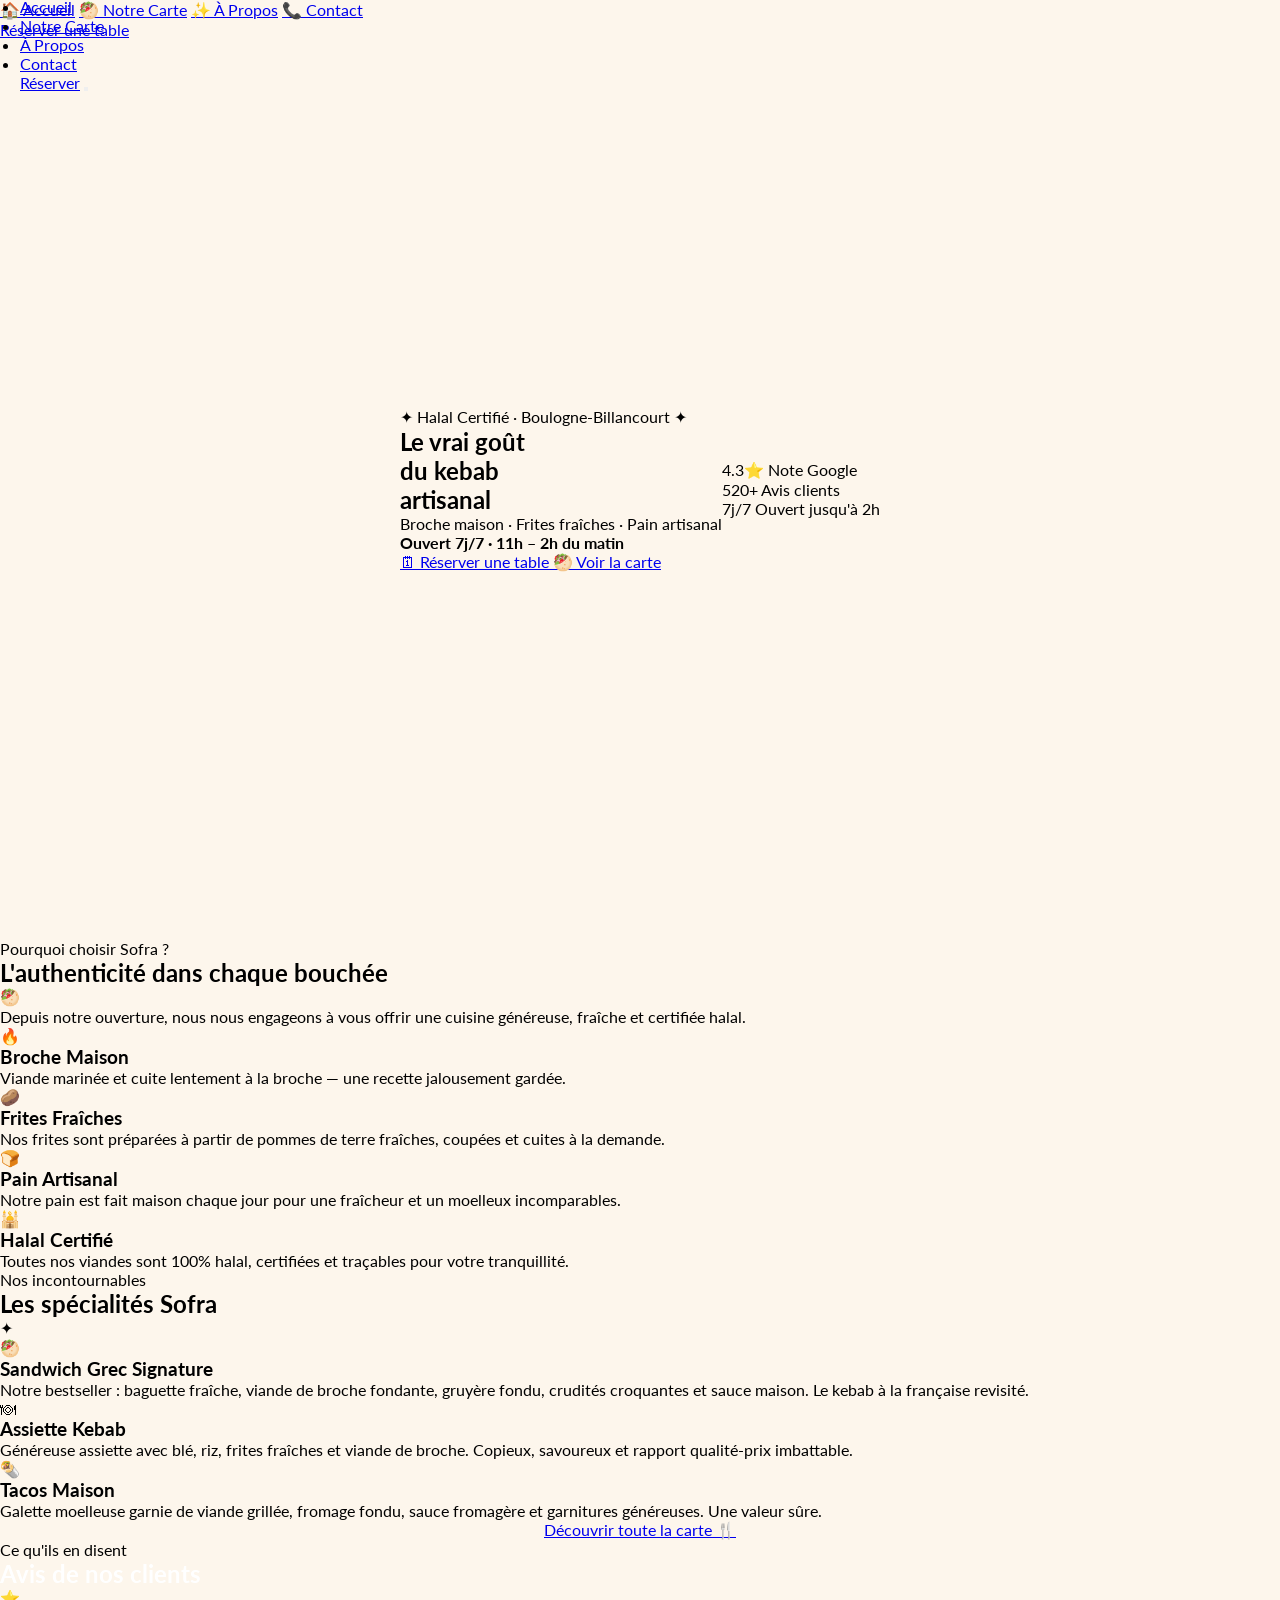
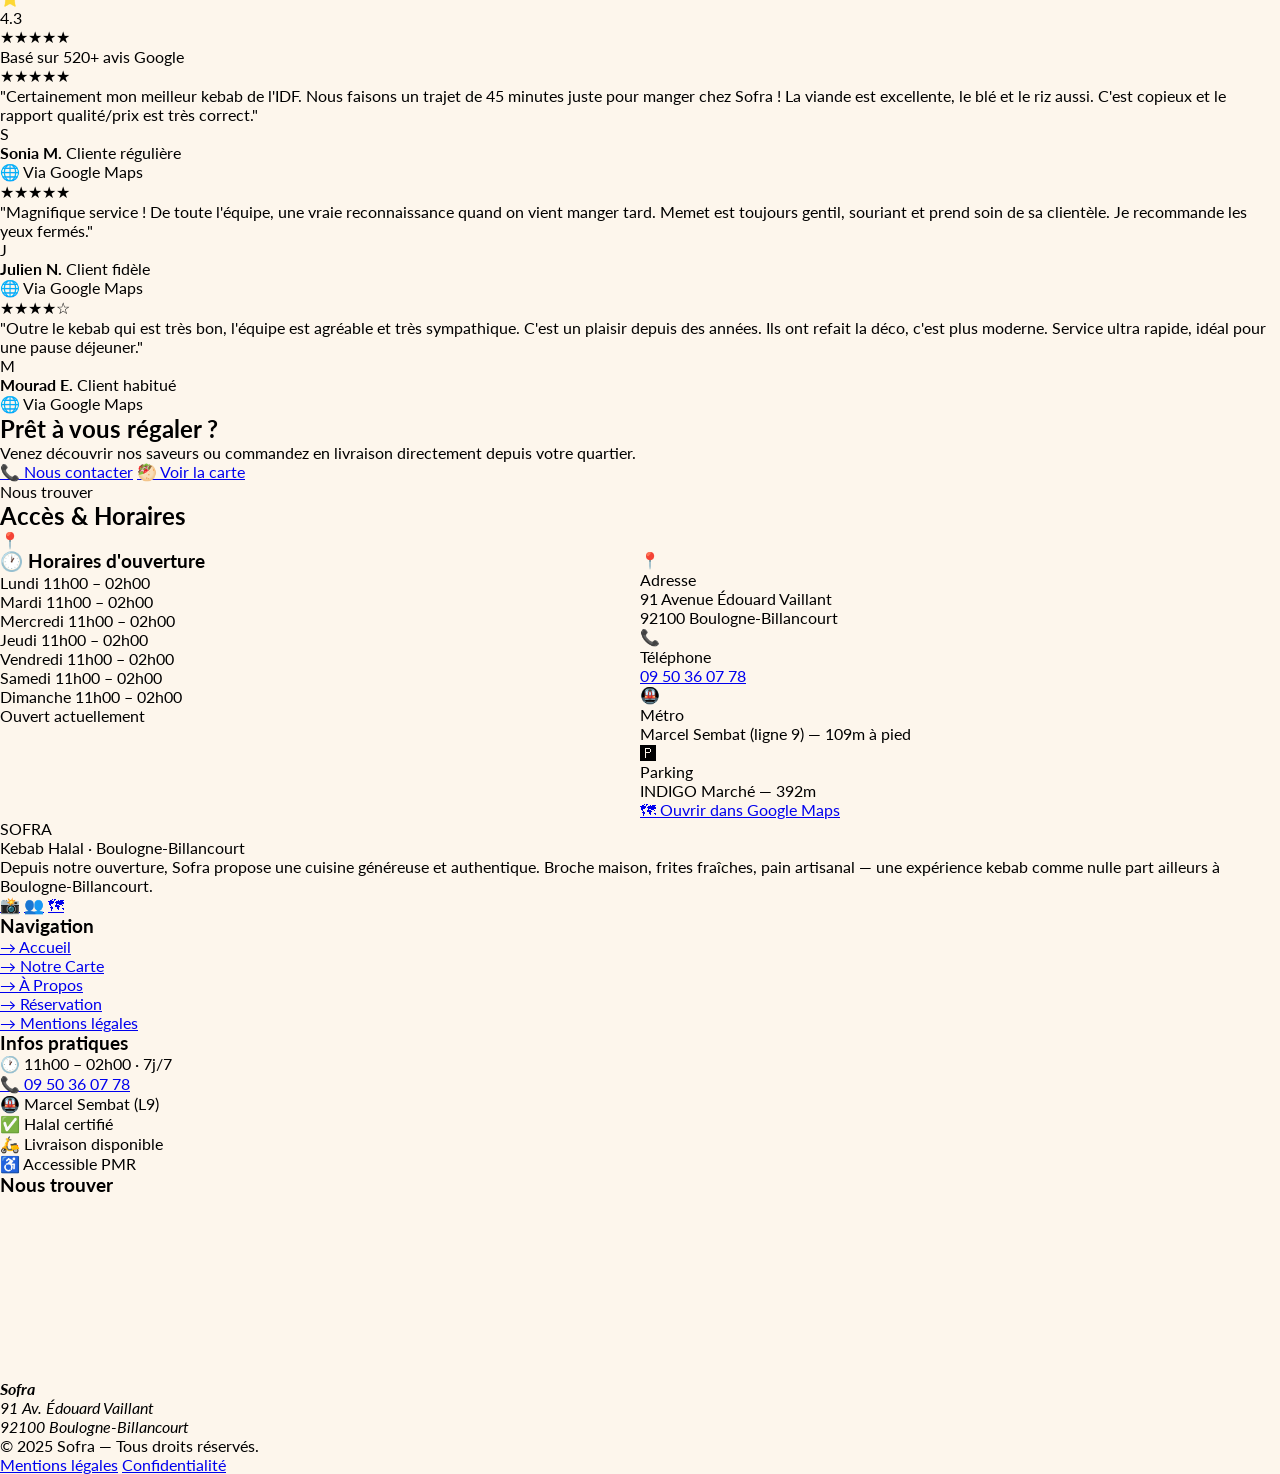
==== index.html @ cf76ae7c "Initial commit — -Sofra-" ====
<!DOCTYPE html>
<html lang="fr">
<head>
  <meta charset="UTF-8" />
  <meta name="viewport" content="width=device-width, initial-scale=1.0" />

  <!-- ===== SEO LOCAL ===== -->
  <title>Sofra — Kebab Halal Boulogne-Billancourt | Broche Maison, Frites Fraîches</title>
  <meta name="description" content="Sofra, votre restaurant kebab halal à Boulogne-Billancourt (92100). Broche maison, frites fraîches, pain artisanal. Ouvert 7j/7 de 11h à 2h du matin. ⭐ 4.3/5 sur Google." />
  <meta name="keywords" content="kebab boulogne-billancourt, restaurant halal boulogne, sofra kebab, restaurant turc 92100, kebab marcel sembat" />
  <link rel="canonical" href="https://sofra-kebab.netlify.app/index.html" />

  <!-- ===== OPEN GRAPH ===== -->
  <meta property="og:type"        content="restaurant" />
  <meta property="og:title"       content="Sofra — Kebab Halal Boulogne-Billancourt" />
  <meta property="og:description" content="Broche maison, frites fraîches, pain artisanal. Ouvert 7j/7 de 11h à 2h du matin à Boulogne-Billancourt." />
  <meta property="og:image"       content="https://sofra-kebab.netlify.app/og-image.jpg" />
  <meta property="og:url"         content="https://sofra-kebab.netlify.app/" />
  <meta property="og:locale"      content="fr_FR" />
  <meta property="og:site_name"   content="Sofra Boulogne-Billancourt" />

  <!-- Twitter Card -->
  <meta name="twitter:card"        content="summary_large_image" />
  <meta name="twitter:title"       content="Sofra — Kebab Halal Boulogne-Billancourt" />
  <meta name="twitter:description" content="Broche maison, frites fraîches, pain artisanal. Ouvert 7j/7 de 11h à 2h." />

  <!-- ===== SCHEMA.ORG Restaurant ===== -->
  <script type="application/ld+json">
  {
    "@context": "https://schema.org",
    "@type": "Restaurant",
    "name": "Sofra",
    "image": "https://sofra-kebab.netlify.app/og-image.jpg",
    "description": "Restaurant kebab halal à Boulogne-Billancourt, broche maison, frites fraîches maison, pain artisanal.",
    "url": "https://sofra-kebab.netlify.app",
    "telephone": "+33950360778",
    "address": {
      "@type": "PostalAddress",
      "streetAddress": "91 Avenue Édouard Vaillant",
      "addressLocality": "Boulogne-Billancourt",
      "postalCode": "92100",
      "addressCountry": "FR"
    },
    "geo": {
      "@type": "GeoCoordinates",
      "latitude": 48.8340436,
      "longitude": 2.2455606
    },
    "openingHoursSpecification": [
      {
        "@type": "OpeningHoursSpecification",
        "dayOfWeek": ["Monday","Tuesday","Wednesday","Thursday","Friday","Saturday","Sunday"],
        "opens": "11:00",
        "closes": "02:00"
      }
    ],
    "servesCuisine": ["Turc", "Kebab", "Halal", "Fast Food"],
    "priceRange": "€€",
    "hasMap": "https://maps.app.goo.gl/KzyMWAdYBorgPTD18",
    "acceptsReservations": true,
    "currenciesAccepted": "EUR",
    "paymentAccepted": "Cash, Credit Card, Carte Restaurant",
    "amenityFeature": [
      {"@type": "LocationFeatureSpecification", "name": "Halal", "value": true},
      {"@type": "LocationFeatureSpecification", "name": "Livraison", "value": true},
      {"@type": "LocationFeatureSpecification", "name": "À emporter", "value": true},
      {"@type": "LocationFeatureSpecification", "name": "Accessible PMR", "value": true}
    ],
    "aggregateRating": {
      "@type": "AggregateRating",
      "ratingValue": "4.3",
      "reviewCount": "520"
    }
  }
  </script>

  <!-- Favicon -->
  <link rel="icon" href="data:image/svg+xml,<svg xmlns='http://www.w3.org/2000/svg' viewBox='0 0 100 100'><text y='.9em' font-size='90'>🥙</text></svg>" />

  <!-- ===== CSS CRITIQUE INLINE (hero) ===== -->
  <style>
    /* CSS critique pour éviter FOUC sur le hero */
    *,*::before,*::after{box-sizing:border-box;margin:0;padding:0}
    html{scroll-behavior:smooth}
    body{font-family:'Lato','Helvetica Neue',sans-serif;background:#FDF6EC;overflow-x:hidden}
    .hero{position:relative;height:100vh;min-height:600px;display:flex;align-items:center;justify-content:center;overflow:hidden}
    .navbar{position:fixed;top:0;left:0;right:0;z-index:1000;height:70px;display:flex;align-items:center;padding:0 1.25rem;transition:background .3s,box-shadow .3s;background:transparent}
  </style>

  <!-- ===== FONTS ===== -->
  <link rel="preconnect" href="https://fonts.googleapis.com" />
  <link rel="preconnect" href="https://fonts.gstatic.com" crossorigin />
  <link href="https://fonts.googleapis.com/css2?family=Playfair+Display:ital,wght@0,400;0,600;0,700;1,400&family=Lato:wght@300;400;700&display=swap" rel="stylesheet" />

  <!-- ===== CSS ===== -->
  <link rel="stylesheet" href="css/base.css" />
  <link rel="stylesheet" href="css/nav-hero.css" />
  <link rel="stylesheet" href="css/sections.css" />
</head>

<body>

  <!-- ===== NAVBAR ===== -->
  <header>
    <nav class="navbar" role="navigation" aria-label="Navigation principale">
      <div class="navbar__inner">

        <!-- Logo -->
        <a href="index.html" class="navbar__logo" aria-label="Sofra — Accueil">
          <span class="navbar__logo-name">SO<span>FRA</span></span>
          <span class="navbar__logo-tagline">Kebab Halal · Boulogne-Billancourt</span>
        </a>

        <!-- Liens desktop -->
        <ul class="navbar__nav" role="list">
          <li><a href="index.html"       class="navbar__link navbar__link--active">Accueil</a></li>
          <li><a href="menu.html"        class="navbar__link">Notre Carte</a></li>
          <li><a href="apropos.html"     class="navbar__link">À Propos</a></li>
          <li><a href="reservation.html" class="navbar__link">Contact</a></li>
        </ul>

        <!-- CTA + Burger -->
        <a href="reservation.html" class="btn btn--primary navbar__cta">Réserver</a>

        <button class="navbar__burger" aria-label="Ouvrir le menu" aria-expanded="false" aria-controls="mobile-menu">
          <span></span>
          <span></span>
          <span></span>
        </button>

      </div>
    </nav>

    <!-- Menu mobile -->
    <div id="mobile-menu" class="navbar__mobile-menu" role="dialog" aria-label="Menu mobile">
      <a href="index.html"       class="navbar__mobile-link">🏠 Accueil</a>
      <a href="menu.html"        class="navbar__mobile-link">🥙 Notre Carte</a>
      <a href="apropos.html"     class="navbar__mobile-link">✨ À Propos</a>
      <a href="reservation.html" class="navbar__mobile-link">📞 Contact</a>
      <div class="navbar__mobile-cta">
        <a href="reservation.html" class="btn btn--primary" style="width:100%;justify-content:center">Réserver une table</a>
      </div>
    </div>
  </header>


  <!-- ===== HERO ===== -->
  <section class="hero" aria-label="Section d'accueil">

    <!-- Fond décoratif -->
    <div class="hero__bg" aria-hidden="true"></div>
    <div class="hero__pattern" aria-hidden="true"></div>
    <div class="hero__accent-line" aria-hidden="true"></div>

    <!-- Contenu principal -->
    <div class="hero__content">

      <div class="hero__eyebrow" role="doc-subtitle">
        ✦ Halal Certifié · Boulogne-Billancourt ✦
      </div>

      <h1 class="hero__title">
        Le vrai goût<br>du <span>kebab</span><br>artisanal
      </h1>

      <p class="hero__subtitle">
        Broche maison · Frites fraîches · Pain artisanal<br>
        <strong>Ouvert 7j/7 · 11h – 2h du matin</strong>
      </p>

      <div class="hero__actions">
        <a href="reservation.html" class="btn btn--primary">
          🗓 Réserver une table
        </a>
        <a href="menu.html" class="btn btn--secondary">
          🥙 Voir la carte
        </a>
      </div>

    </div>

    <!-- Indicateurs stats -->
    <div class="hero__meta" aria-label="Chiffres clés">
      <div class="hero__meta-item">
        <span class="hero__meta-value" data-counter="4" data-suffix=".3⭐">4.3⭐</span>
        <span class="hero__meta-label">Note Google</span>
      </div>
      <div class="hero__meta-item">
        <span class="hero__meta-value" data-counter="520" data-suffix="+">520+</span>
        <span class="hero__meta-label">Avis clients</span>
      </div>
      <div class="hero__meta-item">
        <span class="hero__meta-value">7j/7</span>
        <span class="hero__meta-label">Ouvert jusqu'à 2h</span>
      </div>
    </div>

    <!-- Scroll indicator -->
    <div class="hero__scroll" aria-hidden="true">
      <div class="hero__scroll-line"></div>
    </div>

  </section>


  <main id="main-content">

    <!-- ===== SECTION ATOUTS ===== -->
    <section class="section section--cream" aria-labelledby="atouts-title">
      <div class="container">
        <div class="section-header">
          <span class="section-header__eyebrow">Pourquoi choisir Sofra ?</span>
          <h2 class="section-header__title" id="atouts-title">L'authenticité dans chaque bouchée</h2>
          <div class="section-header__divider"><span>🥙</span></div>
          <p class="section-header__subtitle">
            Depuis notre ouverture, nous nous engageons à vous offrir une cuisine généreuse, fraîche et certifiée halal.
          </p>
        </div>

        <div class="features">
          <div class="feature-card">
            <span class="feature-card__icon">🔥</span>
            <h3 class="feature-card__title">Broche Maison</h3>
            <p class="feature-card__text">Viande marinée et cuite lentement à la broche — une recette jalousement gardée.</p>
          </div>

          <div class="feature-card">
            <span class="feature-card__icon">🥔</span>
            <h3 class="feature-card__title">Frites Fraîches</h3>
            <p class="feature-card__text">Nos frites sont préparées à partir de pommes de terre fraîches, coupées et cuites à la demande.</p>
          </div>

          <div class="feature-card">
            <span class="feature-card__icon">🍞</span>
            <h3 class="feature-card__title">Pain Artisanal</h3>
            <p class="feature-card__text">Notre pain est fait maison chaque jour pour une fraîcheur et un moelleux incomparables.</p>
          </div>

          <div class="feature-card">
            <span class="feature-card__icon">🕌</span>
            <h3 class="feature-card__title">Halal Certifié</h3>
            <p class="feature-card__text">Toutes nos viandes sont 100% halal, certifiées et traçables pour votre tranquillité.</p>
          </div>
        </div>
      </div>
    </section>


    <!-- ===== SECTION SPÉCIALITÉS ===== -->
    <section class="section section--cream-dark" aria-labelledby="specialites-title">
      <div class="container">
        <div class="section-header">
          <span class="section-header__eyebrow">Nos incontournables</span>
          <h2 class="section-header__title" id="specialites-title">Les spécialités Sofra</h2>
          <div class="section-header__divider"><span>✦</span></div>
        </div>

        <div class="specialites-grid">

          <article class="specialite-card">
            <div class="specialite-card__visual">🥙</div>
            <div class="specialite-card__body">
              <h3 class="specialite-card__name">Sandwich Grec Signature</h3>
              <p class="specialite-card__desc">
                Notre bestseller : baguette fraîche, viande de broche fondante, gruyère fondu, crudités croquantes et sauce maison. Le kebab à la française revisité.
              </p>
            </div>
          </article>

          <article class="specialite-card">
            <div class="specialite-card__visual specialite-card__visual--gold">🍽</div>
            <div class="specialite-card__body">
              <h3 class="specialite-card__name">Assiette Kebab</h3>
              <p class="specialite-card__desc">
                Généreuse assiette avec blé, riz, frites fraîches et viande de broche. Copieux, savoureux et rapport qualité-prix imbattable.
              </p>
            </div>
          </article>

          <article class="specialite-card">
            <div class="specialite-card__visual specialite-card__visual--dark">🌯</div>
            <div class="specialite-card__body">
              <h3 class="specialite-card__name">Tacos Maison</h3>
              <p class="specialite-card__desc">
                Galette moelleuse garnie de viande grillée, fromage fondu, sauce fromagère et garnitures généreuses. Une valeur sûre.
              </p>
            </div>
          </article>

        </div>

        <div style="text-align:center;margin-top:var(--spacing-2xl)">
          <a href="menu.html" class="btn btn--primary">Découvrir toute la carte 🍴</a>
        </div>

      </div>
    </section>


    <!-- ===== SECTION AVIS ===== -->
    <section class="avis-section" aria-labelledby="avis-title">
      <div class="container">
        <div class="section-header">
          <span class="section-header__eyebrow" style="color:var(--color-secondary)">Ce qu'ils en disent</span>
          <h2 class="section-header__title" id="avis-title" style="color:white">Avis de nos clients</h2>
          <div class="section-header__divider"><span>⭐</span></div>
        </div>

        <!-- Rating global -->
        <div class="rating-global">
          <div class="rating-global__score">4.3</div>
          <div class="rating-global__stars">★★★★★</div>
          <div class="rating-global__count">Basé sur 520+ avis Google</div>
        </div>

        <!-- Grille d'avis -->
        <div class="avis-grid">

          <article class="avis-card">
            <div class="avis-card__stars">★★★★★</div>
            <blockquote class="avis-card__text">
              "Certainement mon meilleur kebab de l'IDF. Nous faisons un trajet de 45 minutes juste pour manger chez Sofra ! La viande est excellente, le blé et le riz aussi. C'est copieux et le rapport qualité/prix est très correct."
            </blockquote>
            <div class="avis-card__author">
              <div class="avis-card__avatar">S</div>
              <div class="avis-card__info">
                <strong>Sonia M.</strong>
                <span>Cliente régulière</span>
              </div>
            </div>
            <div class="avis-card__source">🌐 Via Google Maps</div>
          </article>

          <article class="avis-card">
            <div class="avis-card__stars">★★★★★</div>
            <blockquote class="avis-card__text">
              "Magnifique service ! De toute l'équipe, une vraie reconnaissance quand on vient manger tard. Memet est toujours gentil, souriant et prend soin de sa clientèle. Je recommande les yeux fermés."
            </blockquote>
            <div class="avis-card__author">
              <div class="avis-card__avatar">J</div>
              <div class="avis-card__info">
                <strong>Julien N.</strong>
                <span>Client fidèle</span>
              </div>
            </div>
            <div class="avis-card__source">🌐 Via Google Maps</div>
          </article>

          <article class="avis-card">
            <div class="avis-card__stars">★★★★☆</div>
            <blockquote class="avis-card__text">
              "Outre le kebab qui est très bon, l'équipe est agréable et très sympathique. C'est un plaisir depuis des années. Ils ont refait la déco, c'est plus moderne. Service ultra rapide, idéal pour une pause déjeuner."
            </blockquote>
            <div class="avis-card__author">
              <div class="avis-card__avatar">M</div>
              <div class="avis-card__info">
                <strong>Mourad E.</strong>
                <span>Client habitué</span>
              </div>
            </div>
            <div class="avis-card__source">🌐 Via Google Maps</div>
          </article>

        </div>
      </div>
    </section>


    <!-- ===== CTA BANDE ===== -->
    <section class="cta-band" aria-label="Appel à l'action">
      <div class="container">
        <div class="cta-band__content">
          <h2 class="cta-band__title">Prêt à vous régaler ?</h2>
          <p class="cta-band__text">
            Venez découvrir nos saveurs ou commandez en livraison directement depuis votre quartier.
          </p>
          <div class="cta-band__actions">
            <a href="reservation.html" class="btn btn--secondary">📞 Nous contacter</a>
            <a href="menu.html"        class="btn btn--gold">🥙 Voir la carte</a>
          </div>
        </div>
      </div>
    </section>


    <!-- ===== SECTION LOCALISATION ===== -->
    <section class="section section--cream" aria-labelledby="acces-title">
      <div class="container">
        <div class="section-header">
          <span class="section-header__eyebrow">Nous trouver</span>
          <h2 class="section-header__title" id="acces-title">Accès &amp; Horaires</h2>
          <div class="section-header__divider"><span>📍</span></div>
        </div>

        <div style="display:grid;grid-template-columns:1fr 1fr;gap:var(--spacing-2xl);align-items:start">

          <!-- Horaires -->
          <div class="horaires-widget">
            <h3 class="horaires-widget__title">🕐 Horaires d'ouverture</h3>
            <div class="horaires-widget__list">
              <div class="horaires-widget__row">
                <span class="horaires-widget__day">Lundi</span>
                <span class="horaires-widget__time">11h00 – 02h00</span>
              </div>
              <div class="horaires-widget__row">
                <span class="horaires-widget__day">Mardi</span>
                <span class="horaires-widget__time">11h00 – 02h00</span>
              </div>
              <div class="horaires-widget__row">
                <span class="horaires-widget__day">Mercredi</span>
                <span class="horaires-widget__time">11h00 – 02h00</span>
              </div>
              <div class="horaires-widget__row">
                <span class="horaires-widget__day">Jeudi</span>
                <span class="horaires-widget__time">11h00 – 02h00</span>
              </div>
              <div class="horaires-widget__row">
                <span class="horaires-widget__day">Vendredi</span>
                <span class="horaires-widget__time">11h00 – 02h00</span>
              </div>
              <div class="horaires-widget__row">
                <span class="horaires-widget__day">Samedi</span>
                <span class="horaires-widget__time">11h00 – 02h00</span>
              </div>
              <div class="horaires-widget__row">
                <span class="horaires-widget__day">Dimanche</span>
                <span class="horaires-widget__time">11h00 – 02h00</span>
              </div>
            </div>
            <div class="horaires-widget__status">Ouvert actuellement</div>
          </div>

          <!-- Infos accès -->
          <div>
            <div class="contact-info__item">
              <div class="contact-info__icon">📍</div>
              <div>
                <div class="contact-info__label">Adresse</div>
                <div class="contact-info__value">
                  91 Avenue Édouard Vaillant<br>
                  92100 Boulogne-Billancourt
                </div>
              </div>
            </div>
            <div class="contact-info__item">
              <div class="contact-info__icon">📞</div>
              <div>
                <div class="contact-info__label">Téléphone</div>
                <div class="contact-info__value">
                  <a href="tel:+33950360778">09 50 36 07 78</a>
                </div>
              </div>
            </div>
            <div class="contact-info__item">
              <div class="contact-info__icon">🚇</div>
              <div>
                <div class="contact-info__label">Métro</div>
                <div class="contact-info__value">Marcel Sembat (ligne 9) — 109m à pied</div>
              </div>
            </div>
            <div class="contact-info__item">
              <div class="contact-info__icon">🅿</div>
              <div>
                <div class="contact-info__label">Parking</div>
                <div class="contact-info__value">INDIGO Marché — 392m</div>
              </div>
            </div>
            <a href="https://maps.app.goo.gl/KzyMWAdYBorgPTD18" target="_blank" rel="noopener noreferrer" class="btn btn--primary" style="margin-top:var(--spacing-md)">
              🗺 Ouvrir dans Google Maps
            </a>
          </div>

        </div>
      </div>
    </section>

  </main>


  <!-- ===== FOOTER ===== -->
  <footer class="footer" role="contentinfo">
    <div class="container">
      <div class="footer__grid">

        <!-- Colonne brand -->
        <div>
          <div class="footer__brand-name">SO<span>FRA</span></div>
          <div class="footer__brand-tagline">Kebab Halal · Boulogne-Billancourt</div>
          <p class="footer__brand-desc">
            Depuis notre ouverture, Sofra propose une cuisine généreuse et authentique. Broche maison, frites fraîches, pain artisanal — une expérience kebab comme nulle part ailleurs à Boulogne-Billancourt.
          </p>
          <div class="footer__social" aria-label="Réseaux sociaux">
            <a href="#" class="footer__social-link" aria-label="Instagram Sofra">📸</a>
            <a href="#" class="footer__social-link" aria-label="Facebook Sofra">👥</a>
            <a href="https://maps.app.goo.gl/KzyMWAdYBorgPTD18" class="footer__social-link" aria-label="Google Maps Sofra" target="_blank" rel="noopener">🗺</a>
          </div>
        </div>

        <!-- Navigation -->
        <nav aria-label="Navigation footer">
          <h3 class="footer__col-title">Navigation</h3>
          <ul class="footer__links" role="list">
            <li><a href="index.html"       class="footer__link">→ Accueil</a></li>
            <li><a href="menu.html"        class="footer__link">→ Notre Carte</a></li>
            <li><a href="apropos.html"     class="footer__link">→ À Propos</a></li>
            <li><a href="reservation.html" class="footer__link">→ Réservation</a></li>
            <li><a href="mentions-legales.html" class="footer__link">→ Mentions légales</a></li>
          </ul>
        </nav>

        <!-- Infos -->
        <div>
          <h3 class="footer__col-title">Infos pratiques</h3>
          <ul class="footer__links" role="list">
            <li><span class="footer__link">🕐 11h00 – 02h00 · 7j/7</span></li>
            <li><a href="tel:+33950360778" class="footer__link">📞 09 50 36 07 78</a></li>
            <li><span class="footer__link">🚇 Marcel Sembat (L9)</span></li>
            <li><span class="footer__link">✅ Halal certifié</span></li>
            <li><span class="footer__link">🛵 Livraison disponible</span></li>
            <li><span class="footer__link">♿ Accessible PMR</span></li>
          </ul>
        </div>

        <!-- Google Maps -->
        <div>
          <h3 class="footer__col-title">Nous trouver</h3>
          <div class="footer__map">
            <iframe
              src="https://www.google.com/maps/embed?pb=!1m18!1m12!1m3!1d2626.2!2d2.2455606!3d48.8340436!2m3!1f0!2f0!3f0!3m2!1i1024!2i768!4f13.1!3m3!1m2!1s0x47e67ae93e91a0d5%3A0xe3b205804cc3124b!2sSofra!5e0!3m2!1sfr!2sfr!4v1713000000000"
              width="100%"
              height="180"
              style="border:0;"
              allowfullscreen=""
              loading="lazy"
              referrerpolicy="no-referrer-when-downgrade"
              title="Localisation Sofra sur Google Maps"
            ></iframe>
          </div>
          <address class="footer__address">
            <strong>Sofra</strong><br>
            91 Av. Édouard Vaillant<br>
            92100 Boulogne-Billancourt
          </address>
        </div>

      </div>

      <!-- Bottom bar -->
      <div class="footer__bottom">
        <p class="footer__copy">
          © <span id="current-year">2025</span> Sofra — Tous droits réservés.
        </p>
        <nav class="footer__legal-links" aria-label="Liens légaux">
          <a href="mentions-legales.html" class="footer__legal-link">Mentions légales</a>
          <a href="mentions-legales.html#confidentialite" class="footer__legal-link">Confidentialité</a>
        </nav>
      </div>

    </div>
  </footer>

  <!-- ===== JS ===== -->
  <script src="js/main.js" defer></script>

</body>
</html>
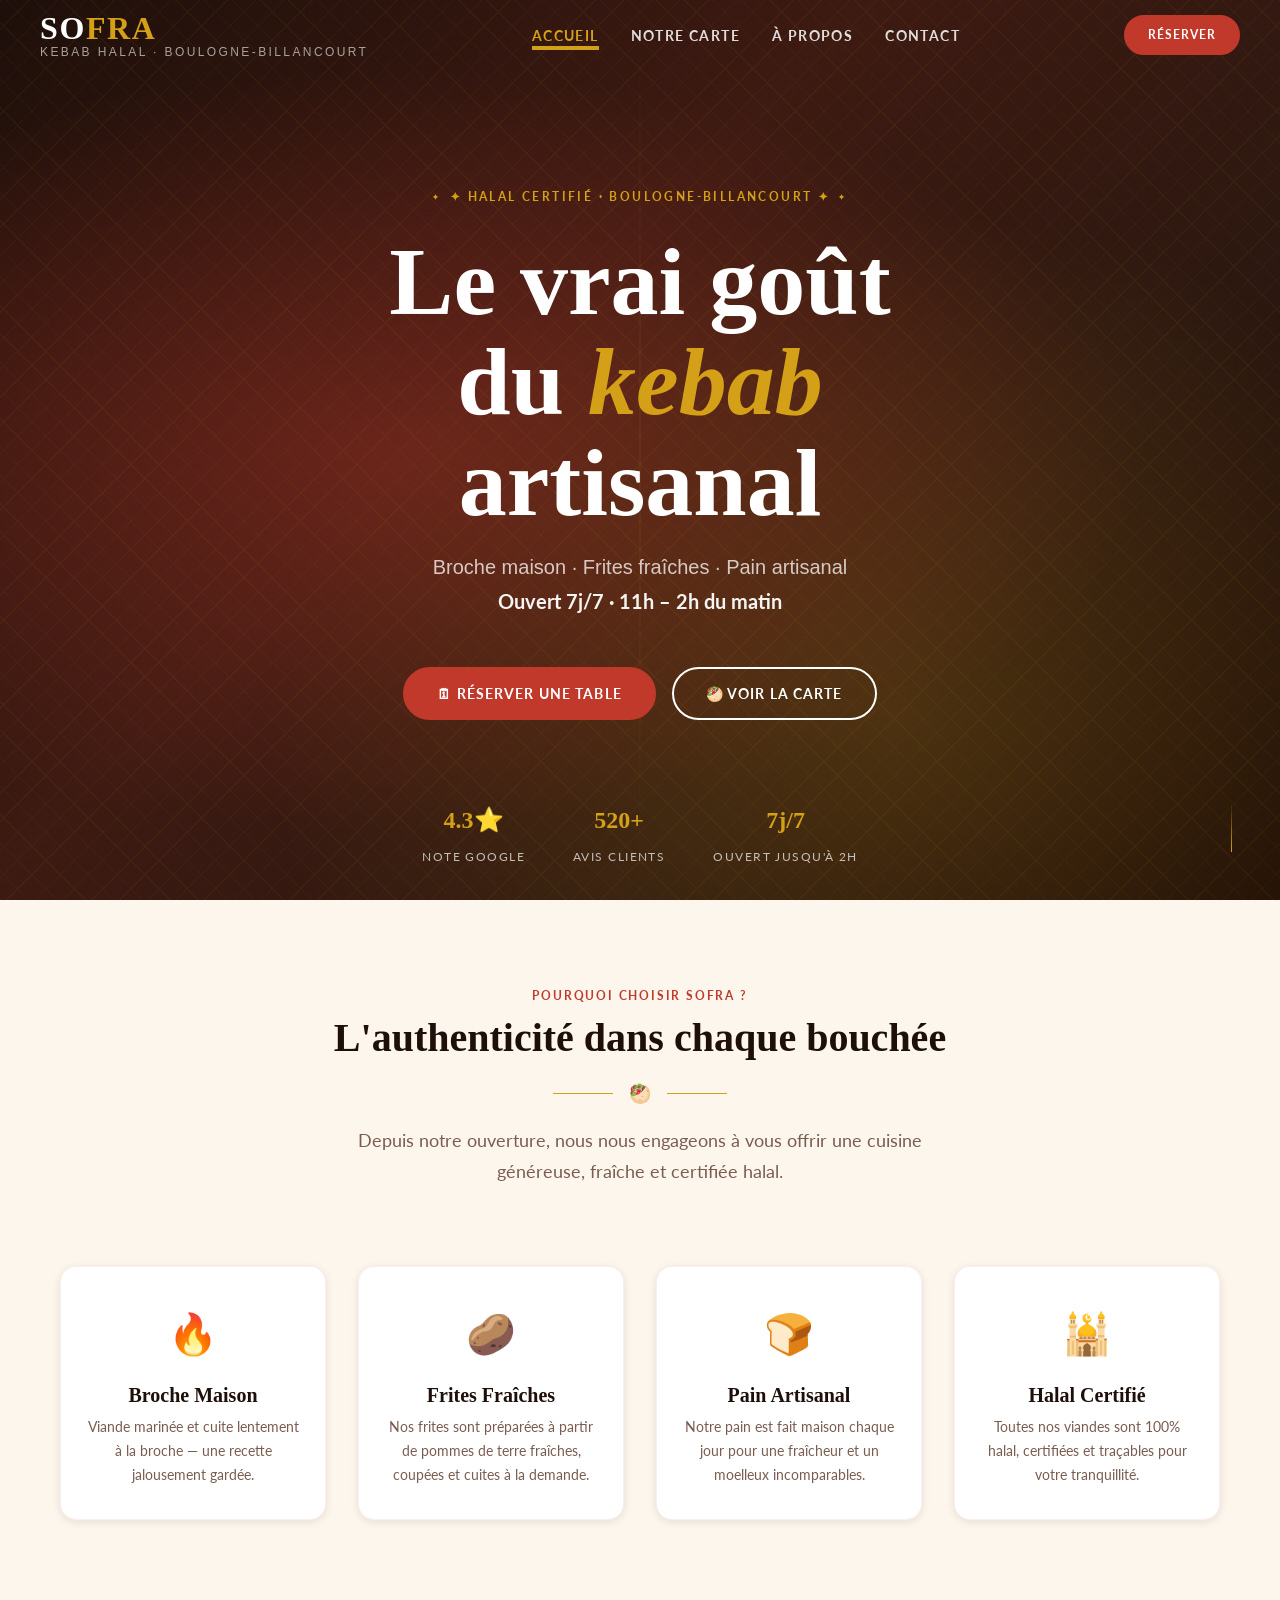
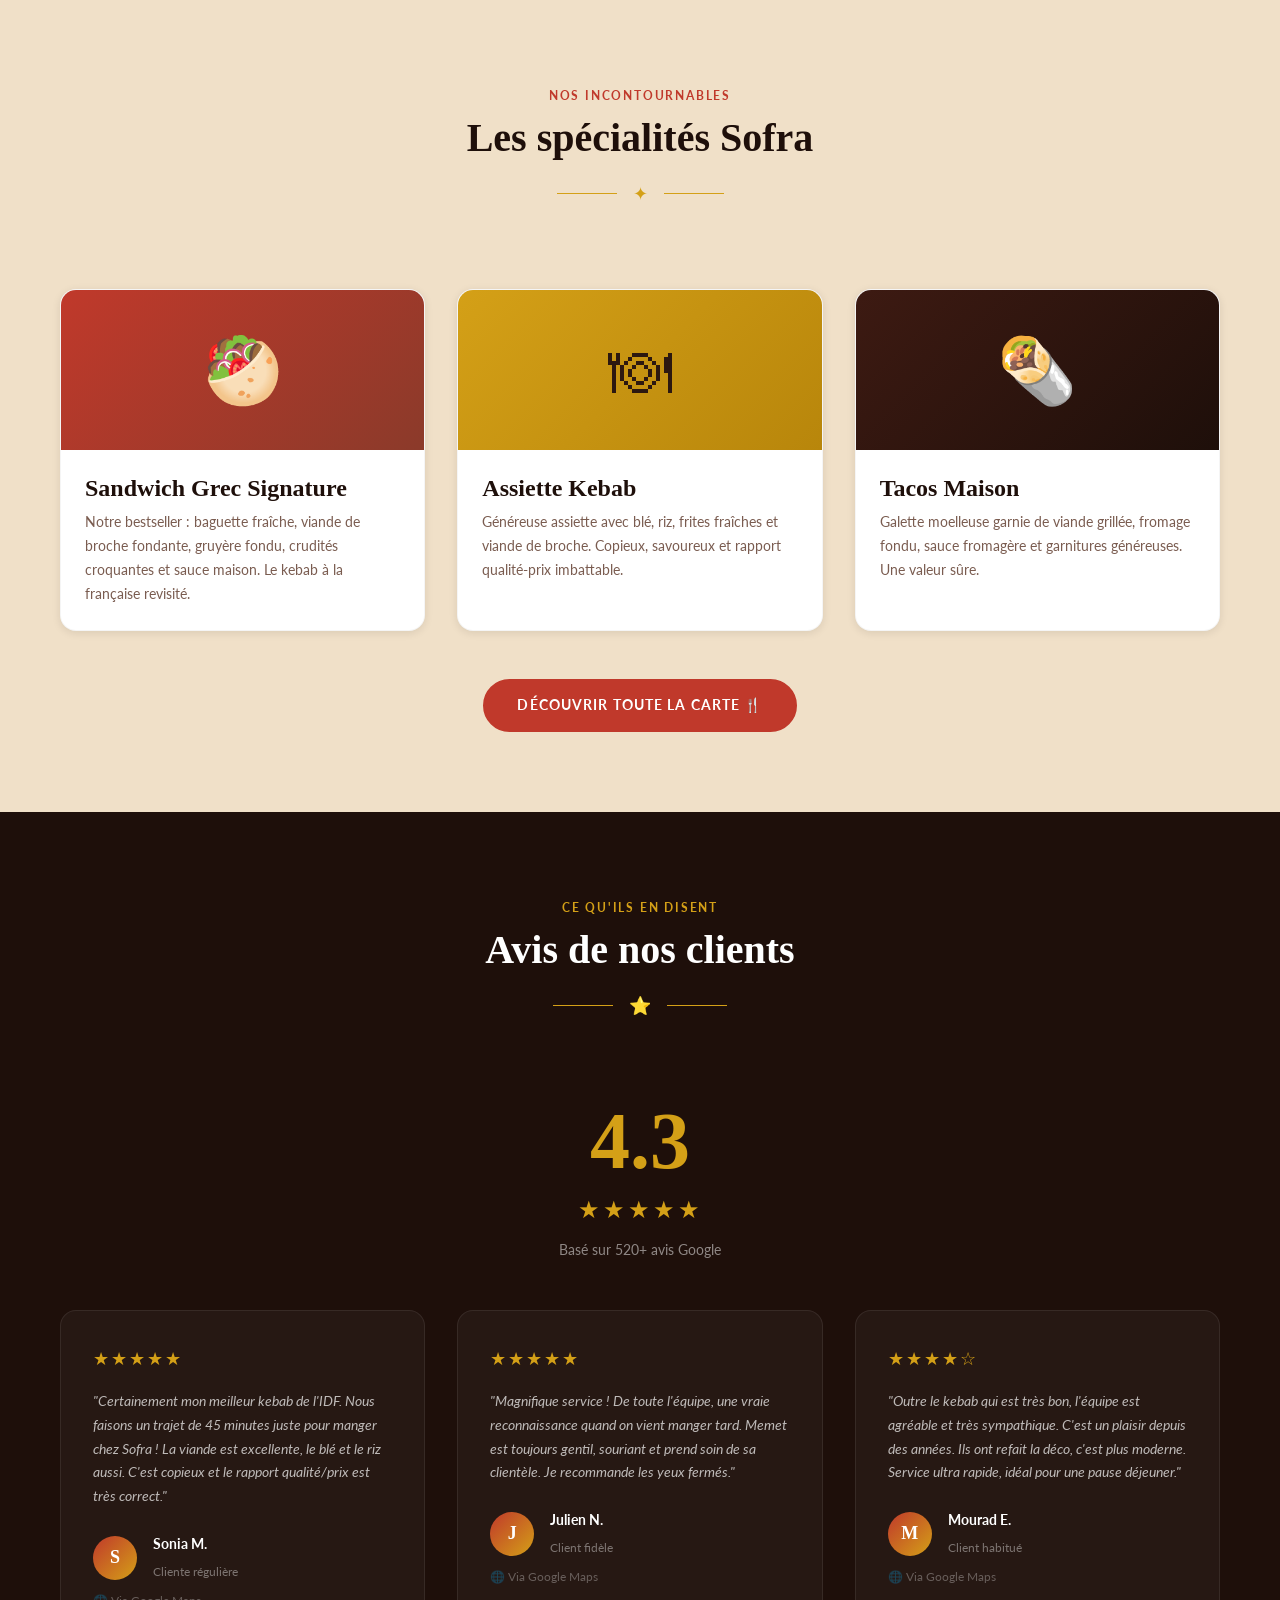
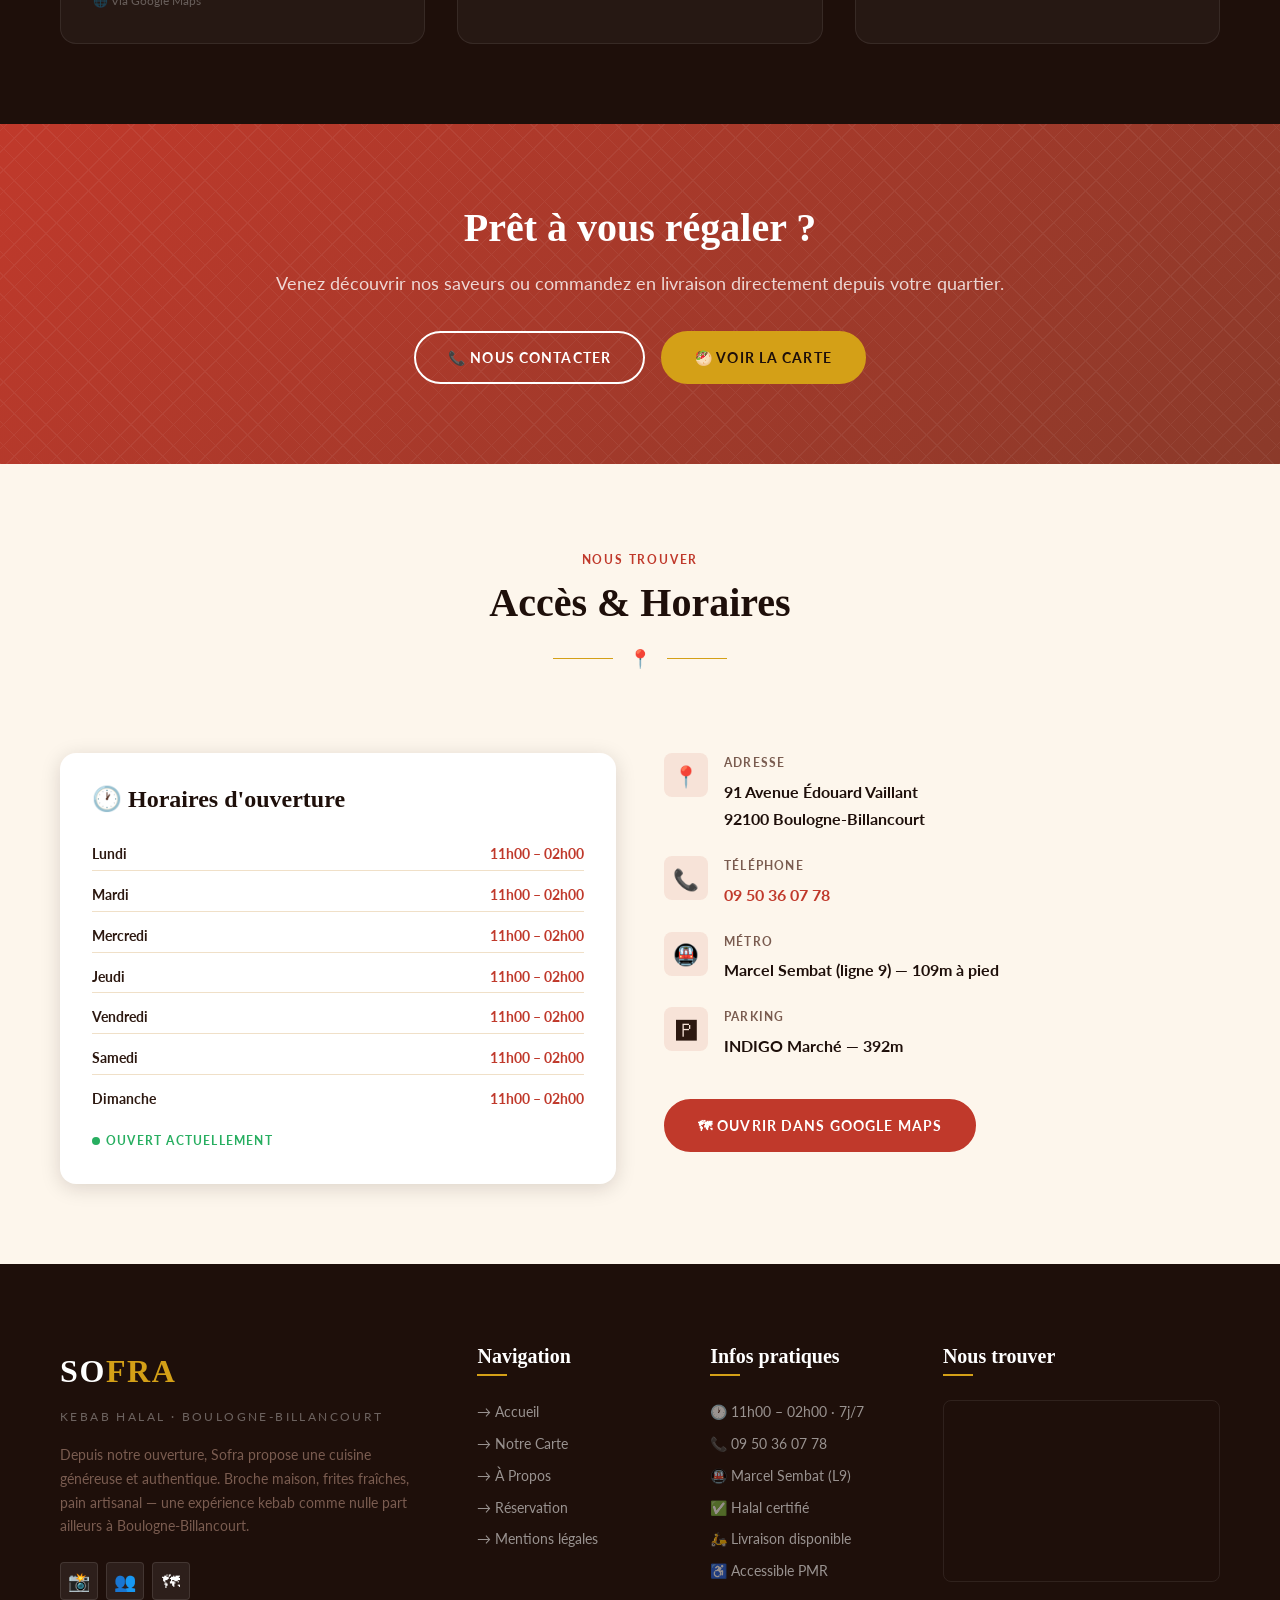
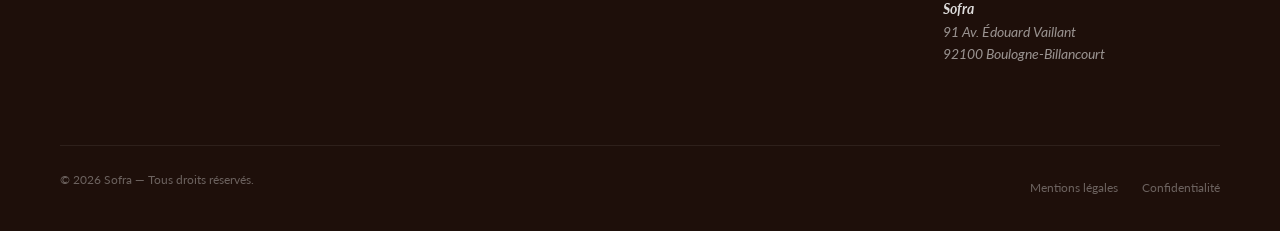
==== commit 4db47e83: "Initial commit — -Sofra-" ====
--- a/index.html
+++ b/index.html
@@ -77,14 +77,67 @@
   <!-- Favicon -->
   <link rel="icon" href="data:image/svg+xml,<svg xmlns='http://www.w3.org/2000/svg' viewBox='0 0 100 100'><text y='.9em' font-size='90'>🥙</text></svg>" />
 
-  <!-- ===== CSS CRITIQUE INLINE (hero) ===== -->
+  <!-- ===== CSS CRITIQUE INLINE ===== -->
   <style>
-    /* CSS critique pour éviter FOUC sur le hero */
     *,*::before,*::after{box-sizing:border-box;margin:0;padding:0}
     html{scroll-behavior:smooth}
     body{font-family:'Lato','Helvetica Neue',sans-serif;background:#FDF6EC;overflow-x:hidden}
-    .hero{position:relative;height:100vh;min-height:600px;display:flex;align-items:center;justify-content:center;overflow:hidden}
-    .navbar{position:fixed;top:0;left:0;right:0;z-index:1000;height:70px;display:flex;align-items:center;padding:0 1.25rem;transition:background .3s,box-shadow .3s;background:transparent}
+
+    /* NAVBAR */
+    .navbar{position:fixed;top:0;left:0;right:0;z-index:1000;height:70px;display:flex;align-items:center;padding:0 1.25rem;transition:background .3s ease,box-shadow .3s ease;background:transparent}
+    .navbar--scrolled{background:rgba(30,15,10,.97);backdrop-filter:blur(10px);box-shadow:0 2px 20px rgba(0,0,0,.3)}
+    .navbar__inner{display:flex;align-items:center;justify-content:space-between;width:100%;max-width:1200px;margin:0 auto}
+    .navbar__logo{display:flex;flex-direction:column;line-height:1;text-decoration:none}
+    .navbar__logo-name{font-family:'Playfair Display',Georgia,serif;font-size:2rem;font-weight:700;color:#fff;letter-spacing:.05em}
+    .navbar__logo-name span{color:#D4A017}
+    .navbar__logo-tagline{font-size:.75rem;letter-spacing:.2em;text-transform:uppercase;color:rgba(255,255,255,.5);margin-top:2px}
+    .navbar__nav{display:flex;align-items:center;gap:2rem;list-style:none}
+    .navbar__link{font-size:.875rem;font-weight:700;text-transform:uppercase;letter-spacing:.1em;color:rgba(255,255,255,.85);text-decoration:none;padding-bottom:4px;border-bottom:2px solid transparent;transition:color .2s,border-color .2s}
+    .navbar__link:hover,.navbar__link--active{color:#D4A017;border-bottom-color:#D4A017}
+    .navbar__burger{display:none;flex-direction:column;gap:5px;cursor:pointer;padding:4px;background:none;border:none}
+    .navbar__burger span{display:block;width:25px;height:2px;background:#fff;transition:all .3s}
+
+    /* MOBILE MENU — caché par défaut */
+    .navbar__mobile-menu{display:none;position:fixed;top:70px;left:0;right:0;background:rgba(30,15,10,.98);padding:1.5rem 1.25rem;flex-direction:column;gap:1rem;z-index:999}
+    .navbar__mobile-menu.is-open{display:flex}
+    .navbar__mobile-link{font-size:1.25rem;font-family:'Playfair Display',Georgia,serif;color:#fff;padding:.5rem 0;border-bottom:1px solid rgba(255,255,255,.08);text-decoration:none;transition:color .2s,padding-left .2s}
+    .navbar__mobile-link:hover{color:#D4A017;padding-left:.5rem}
+    .navbar__mobile-cta{margin-top:1rem;text-align:center}
+
+    /* HERO — fond sombre garanti */
+    .hero{position:relative;height:100vh;min-height:600px;display:flex;align-items:center;justify-content:center;overflow:hidden;background:linear-gradient(135deg,#1E0F0A 0%,#3D1A12 40%,#2C1810 70%,#1A0A06 100%)}
+    .hero__bg{position:absolute;inset:0;background:radial-gradient(ellipse at 30% 50%,rgba(192,57,43,.35) 0%,transparent 60%),radial-gradient(ellipse at 70% 80%,rgba(212,160,23,.2) 0%,transparent 50%),linear-gradient(135deg,#1E0F0A 0%,#3D1A12 40%,#2C1810 70%,#1A0A06 100%)}
+    .hero__pattern{position:absolute;inset:0;opacity:.06;background-image:repeating-linear-gradient(45deg,#D4A017 0,#D4A017 1px,transparent 1px,transparent 20px),repeating-linear-gradient(-45deg,#D4A017 0,#D4A017 1px,transparent 1px,transparent 20px)}
+    .hero__content{position:relative;z-index:2;text-align:center;padding:0 1.25rem;max-width:800px;animation:heroFadeIn .9s ease forwards}
+    .hero__eyebrow{display:inline-flex;align-items:center;gap:.5rem;font-size:.75rem;font-weight:700;text-transform:uppercase;letter-spacing:.2em;color:#D4A017;margin-bottom:1.5rem}
+    .hero__title{font-family:'Playfair Display',Georgia,serif;font-size:clamp(3rem,8vw,6rem);font-weight:700;color:#fff;line-height:1.05;margin-bottom:1rem}
+    .hero__title span{color:#D4A017;font-style:italic}
+    .hero__subtitle{font-size:clamp(1.125rem,2.5vw,1.25rem);font-weight:300;color:rgba(255,255,255,.75);margin-bottom:3rem}
+    .hero__subtitle strong{font-weight:700;color:rgba(255,255,255,.95)}
+    .hero__actions{display:flex;align-items:center;justify-content:center;gap:1rem;flex-wrap:wrap}
+    .hero__meta{position:absolute;bottom:2rem;left:0;right:0;display:flex;justify-content:center;gap:4rem;z-index:2}
+    .hero__meta-item{text-align:center;color:rgba(255,255,255,.7)}
+    .hero__meta-value{display:block;font-family:'Playfair Display',Georgia,serif;font-size:1.5rem;font-weight:700;color:#D4A017}
+    .hero__meta-label{font-size:.75rem;text-transform:uppercase;letter-spacing:.12em}
+
+    /* BOUTONS */
+    .btn{display:inline-flex;align-items:center;gap:.5rem;padding:.8rem 2rem;border-radius:9999px;font-size:.875rem;font-weight:700;text-transform:uppercase;letter-spacing:.08em;transition:all .3s ease;cursor:pointer;border:2px solid transparent;text-decoration:none;white-space:nowrap}
+    .btn--primary{background:#C0392B;color:#fff;border-color:#C0392B}
+    .btn--primary:hover{background:#8B3A2A;border-color:#8B3A2A;transform:translateY(-2px)}
+    .btn--secondary{background:transparent;color:#fff;border-color:#fff}
+    .btn--secondary:hover{background:#fff;color:#C0392B;transform:translateY(-2px)}
+    .btn--gold{background:#D4A017;color:#1E0F0A;border-color:#D4A017}
+    .btn--gold:hover{background:#B8860B;color:#fff;transform:translateY(-2px)}
+
+    @keyframes heroFadeIn{from{opacity:0;transform:translateY(24px)}to{opacity:1;transform:translateY(0)}}
+
+    @media(max-width:768px){
+      .navbar__nav,.navbar__cta{display:none!important}
+      .navbar__burger{display:flex}
+      .hero__meta{gap:2rem}
+      .hero__actions{flex-direction:column;align-items:center}
+      .hero__actions .btn{width:100%;max-width:280px;justify-content:center}
+    }
   </style>
 
   <!-- ===== FONTS ===== -->
--- a/css/base.css
+++ b/css/base.css
@@ -0,0 +1,336 @@
+/* =====================================================
+   BASE.CSS — Reset, Variables CSS, Typographie
+   Sofra — Restaurant Kebab Boulogne-Billancourt
+   ===================================================== */
+
+/* --- Google Fonts --- */
+@import url('https://fonts.googleapis.com/css2?family=Playfair+Display:ital,wght@0,400;0,600;0,700;1,400&family=Lato:wght@300;400;700&display=swap');
+
+/* --- Variables CSS --- */
+:root {
+  /* Palette chaleur orientale */
+  --color-primary:    #C0392B;   /* Rouge brique */
+  --color-secondary:  #D4A017;   /* Or miel */
+  --color-accent:     #8B3A2A;   /* Brun profond */
+  --color-dark:       #1E0F0A;   /* Brun nuit */
+  --color-cream:      #FDF6EC;   /* Crème */
+  --color-cream-dark: #F0E0C8;   /* Crème foncée */
+  --color-text:       #2C1810;   /* Texte brun */
+  --color-text-light: #7A5C50;   /* Texte secondaire */
+  --color-white:      #FFFFFF;
+  --color-success:    #27AE60;
+  --color-error:      #E74C3C;
+
+  /* Typographie */
+  --font-display: 'Playfair Display', Georgia, serif;
+  --font-body:    'Lato', 'Helvetica Neue', sans-serif;
+
+  /* Tailles de police */
+  --fs-xs:   0.75rem;   /* 12px */
+  --fs-sm:   0.875rem;  /* 14px */
+  --fs-base: 1rem;      /* 16px */
+  --fs-md:   1.125rem;  /* 18px */
+  --fs-lg:   1.25rem;   /* 20px */
+  --fs-xl:   1.5rem;    /* 24px */
+  --fs-2xl:  2rem;      /* 32px */
+  --fs-3xl:  2.5rem;    /* 40px */
+  --fs-4xl:  3.5rem;    /* 56px */
+
+  /* Espacements */
+  --spacing-xs:   0.25rem;
+  --spacing-sm:   0.5rem;
+  --spacing-md:   1rem;
+  --spacing-lg:   1.5rem;
+  --spacing-xl:   2rem;
+  --spacing-2xl:  3rem;
+  --spacing-3xl:  5rem;
+
+  /* Rayons */
+  --radius-sm:  4px;
+  --radius-md:  8px;
+  --radius-lg:  16px;
+  --radius-full: 9999px;
+
+  /* Ombres */
+  --shadow-sm: 0 2px 8px rgba(30,15,10,0.10);
+  --shadow-md: 0 4px 20px rgba(30,15,10,0.15);
+  --shadow-lg: 0 8px 40px rgba(30,15,10,0.20);
+  --shadow-card: 0 4px 24px rgba(192,57,43,0.12);
+
+  /* Transitions */
+  --transition-fast: 0.2s ease;
+  --transition-base: 0.3s ease;
+  --transition-slow: 0.5s ease;
+
+  /* Layout */
+  --container-max: 1200px;
+  --container-pad: 1.25rem;
+  --nav-height: 70px;
+}
+
+/* --- Reset CSS --- */
+*,
+*::before,
+*::after {
+  box-sizing: border-box;
+  margin: 0;
+  padding: 0;
+}
+
+html {
+  scroll-behavior: smooth;
+  font-size: 16px;
+  -webkit-text-size-adjust: 100%;
+}
+
+body {
+  font-family: var(--font-body);
+  font-size: var(--fs-base);
+  color: var(--color-text);
+  background-color: var(--color-cream);
+  line-height: 1.7;
+  -webkit-font-smoothing: antialiased;
+  overflow-x: hidden;
+}
+
+img {
+  max-width: 100%;
+  height: auto;
+  display: block;
+}
+
+a {
+  color: inherit;
+  text-decoration: none;
+  transition: color var(--transition-fast);
+}
+
+ul, ol {
+  list-style: none;
+}
+
+button,
+input,
+select,
+textarea {
+  font-family: inherit;
+  font-size: inherit;
+}
+
+button {
+  cursor: pointer;
+  border: none;
+  background: none;
+}
+
+/* --- Typographie globale --- */
+h1, h2, h3, h4, h5, h6 {
+  font-family: var(--font-display);
+  font-weight: 700;
+  line-height: 1.2;
+  color: var(--color-dark);
+}
+
+h1 { font-size: var(--fs-4xl); }
+h2 { font-size: var(--fs-3xl); }
+h3 { font-size: var(--fs-2xl); }
+h4 { font-size: var(--fs-xl); }
+h5 { font-size: var(--fs-lg); }
+h6 { font-size: var(--fs-md); }
+
+p {
+  margin-bottom: var(--spacing-md);
+  color: var(--color-text-light);
+}
+
+p:last-child {
+  margin-bottom: 0;
+}
+
+/* --- Conteneur principal --- */
+.container {
+  max-width: var(--container-max);
+  margin: 0 auto;
+  padding: 0 var(--container-pad);
+}
+
+/* --- Boutons --- */
+.btn {
+  display: inline-flex;
+  align-items: center;
+  gap: var(--spacing-sm);
+  padding: 0.8rem 2rem;
+  border-radius: var(--radius-full);
+  font-family: var(--font-body);
+  font-size: var(--fs-sm);
+  font-weight: 700;
+  text-transform: uppercase;
+  letter-spacing: 0.08em;
+  transition: all var(--transition-base);
+  cursor: pointer;
+  border: 2px solid transparent;
+  white-space: nowrap;
+}
+
+.btn--primary {
+  background: var(--color-primary);
+  color: var(--color-white);
+  border-color: var(--color-primary);
+}
+
+.btn--primary:hover {
+  background: var(--color-accent);
+  border-color: var(--color-accent);
+  transform: translateY(-2px);
+  box-shadow: var(--shadow-md);
+}
+
+.btn--secondary {
+  background: transparent;
+  color: var(--color-white);
+  border-color: var(--color-white);
+}
+
+.btn--secondary:hover {
+  background: var(--color-white);
+  color: var(--color-primary);
+  transform: translateY(-2px);
+}
+
+.btn--gold {
+  background: var(--color-secondary);
+  color: var(--color-dark);
+  border-color: var(--color-secondary);
+}
+
+.btn--gold:hover {
+  background: #B8860B;
+  border-color: #B8860B;
+  color: var(--color-white);
+  transform: translateY(-2px);
+  box-shadow: var(--shadow-md);
+}
+
+/* --- Section header commun --- */
+.section-header {
+  text-align: center;
+  margin-bottom: var(--spacing-3xl);
+}
+
+.section-header__eyebrow {
+  display: inline-block;
+  font-family: var(--font-body);
+  font-size: var(--fs-xs);
+  font-weight: 700;
+  text-transform: uppercase;
+  letter-spacing: 0.15em;
+  color: var(--color-primary);
+  margin-bottom: var(--spacing-sm);
+}
+
+.section-header__title {
+  font-size: var(--fs-3xl);
+  color: var(--color-dark);
+  margin-bottom: var(--spacing-md);
+}
+
+.section-header__divider {
+  display: flex;
+  align-items: center;
+  justify-content: center;
+  gap: var(--spacing-md);
+  margin: var(--spacing-md) auto;
+}
+
+.section-header__divider::before,
+.section-header__divider::after {
+  content: '';
+  display: block;
+  width: 60px;
+  height: 1px;
+  background: var(--color-secondary);
+}
+
+.section-header__divider span {
+  color: var(--color-secondary);
+  font-size: var(--fs-md);
+}
+
+.section-header__subtitle {
+  max-width: 600px;
+  margin: 0 auto;
+  color: var(--color-text-light);
+  font-size: var(--fs-md);
+}
+
+/* --- Badge halal --- */
+.badge {
+  display: inline-flex;
+  align-items: center;
+  gap: var(--spacing-xs);
+  padding: 0.3rem 0.9rem;
+  border-radius: var(--radius-full);
+  font-size: var(--fs-xs);
+  font-weight: 700;
+  text-transform: uppercase;
+  letter-spacing: 0.08em;
+}
+
+.badge--halal {
+  background: #E8F5E9;
+  color: #2E7D32;
+  border: 1px solid #A5D6A7;
+}
+
+.badge--promo {
+  background: #FFF3E0;
+  color: #E65100;
+  border: 1px solid #FFCC80;
+}
+
+/* --- Utilitaires --- */
+.text-center { text-align: center; }
+.text-primary { color: var(--color-primary); }
+.text-gold    { color: var(--color-secondary); }
+.mt-auto      { margin-top: auto; }
+
+/* --- Accessibilité --- */
+.sr-only {
+  position: absolute;
+  width: 1px;
+  height: 1px;
+  padding: 0;
+  margin: -1px;
+  overflow: hidden;
+  clip: rect(0,0,0,0);
+  white-space: nowrap;
+  border-width: 0;
+}
+
+/* --- Focus visible --- */
+:focus-visible {
+  outline: 3px solid var(--color-secondary);
+  outline-offset: 3px;
+  border-radius: var(--radius-sm);
+}
+
+/* --- Breakpoints ---
+   480px  : small mobile
+   768px  : tablet
+   1024px : desktop
+   ---------------------- */
+
+@media (max-width: 768px) {
+  h1 { font-size: var(--fs-3xl); }
+  h2 { font-size: var(--fs-2xl); }
+  h3 { font-size: var(--fs-xl); }
+  .section-header__title { font-size: var(--fs-2xl); }
+}
+
+@media (max-width: 480px) {
+  :root {
+    --container-pad: 1rem;
+  }
+  h1 { font-size: 2rem; }
+  h2 { font-size: var(--fs-xl); }
+}
--- a/css/nav-hero.css
+++ b/css/nav-hero.css
@@ -0,0 +1,484 @@
+/* =====================================================
+   NAV-HERO.CSS — Navbar Sticky + Hero Section
+   Sofra — Restaurant Kebab Boulogne-Billancourt
+   ===================================================== */
+
+/* =================== NAVBAR =================== */
+
+.navbar {
+  position: fixed;
+  top: 0;
+  left: 0;
+  right: 0;
+  z-index: 1000;
+  height: var(--nav-height);
+  display: flex;
+  align-items: center;
+  padding: 0 var(--container-pad);
+  transition: background var(--transition-base), box-shadow var(--transition-base);
+  background: transparent;
+}
+
+/* Navbar scrollée */
+.navbar--scrolled {
+  background: rgba(30, 15, 10, 0.97);
+  backdrop-filter: blur(10px);
+  box-shadow: 0 2px 20px rgba(0,0,0,0.3);
+}
+
+/* Navbar sur pages intérieures (pas hero) */
+.navbar--solid {
+  background: var(--color-dark);
+}
+
+.navbar__inner {
+  display: flex;
+  align-items: center;
+  justify-content: space-between;
+  width: 100%;
+  max-width: var(--container-max);
+  margin: 0 auto;
+}
+
+/* --- Logo --- */
+.navbar__logo {
+  display: flex;
+  flex-direction: column;
+  line-height: 1;
+  color: var(--color-white);
+  transition: opacity var(--transition-fast);
+}
+
+.navbar__logo:hover {
+  opacity: 0.85;
+}
+
+.navbar__logo-name {
+  font-family: var(--font-display);
+  font-size: var(--fs-2xl);
+  font-weight: 700;
+  color: var(--color-white);
+  letter-spacing: 0.05em;
+}
+
+.navbar__logo-name span {
+  color: var(--color-secondary);
+}
+
+.navbar__logo-tagline {
+  font-size: var(--fs-xs);
+  font-weight: 300;
+  letter-spacing: 0.2em;
+  text-transform: uppercase;
+  color: rgba(255,255,255,0.6);
+  margin-top: 2px;
+}
+
+/* --- Navigation links --- */
+.navbar__nav {
+  display: flex;
+  align-items: center;
+  gap: var(--spacing-xl);
+}
+
+.navbar__link {
+  font-size: var(--fs-sm);
+  font-weight: 700;
+  text-transform: uppercase;
+  letter-spacing: 0.1em;
+  color: rgba(255,255,255,0.85);
+  position: relative;
+  padding-bottom: 4px;
+  transition: color var(--transition-fast);
+}
+
+.navbar__link::after {
+  content: '';
+  position: absolute;
+  bottom: 0;
+  left: 0;
+  right: 100%;
+  height: 2px;
+  background: var(--color-secondary);
+  transition: right var(--transition-base);
+}
+
+.navbar__link:hover,
+.navbar__link--active {
+  color: var(--color-secondary);
+}
+
+.navbar__link:hover::after,
+.navbar__link--active::after {
+  right: 0;
+}
+
+/* --- CTA dans navbar --- */
+.navbar__cta {
+  padding: 0.5rem 1.4rem;
+  font-size: var(--fs-xs);
+}
+
+/* --- Burger menu (mobile) --- */
+.navbar__burger {
+  display: none;
+  flex-direction: column;
+  gap: 5px;
+  cursor: pointer;
+  padding: 4px;
+  background: none;
+  border: none;
+}
+
+.navbar__burger span {
+  display: block;
+  width: 25px;
+  height: 2px;
+  background: var(--color-white);
+  transition: all var(--transition-base);
+  transform-origin: left center;
+}
+
+/* État ouvert du burger */
+.navbar__burger.is-open span:nth-child(1) {
+  transform: rotate(45deg) translateY(-1px);
+}
+.navbar__burger.is-open span:nth-child(2) {
+  opacity: 0;
+  transform: scaleX(0);
+}
+.navbar__burger.is-open span:nth-child(3) {
+  transform: rotate(-45deg) translateY(1px);
+}
+
+/* --- Menu mobile --- */
+.navbar__mobile-menu {
+  display: none;
+  position: fixed;
+  top: var(--nav-height);
+  left: 0;
+  right: 0;
+  background: rgba(30, 15, 10, 0.98);
+  backdrop-filter: blur(12px);
+  padding: var(--spacing-xl) var(--container-pad);
+  flex-direction: column;
+  gap: var(--spacing-md);
+  border-top: 1px solid rgba(255,255,255,0.08);
+  transform: translateY(-10px);
+  opacity: 0;
+  transition: all var(--transition-base);
+  pointer-events: none;
+  z-index: 999;
+}
+
+.navbar__mobile-menu.is-open {
+  display: flex;
+  opacity: 1;
+  transform: translateY(0);
+  pointer-events: all;
+}
+
+.navbar__mobile-link {
+  font-size: var(--fs-lg);
+  font-family: var(--font-display);
+  color: var(--color-white);
+  padding: var(--spacing-sm) 0;
+  border-bottom: 1px solid rgba(255,255,255,0.08);
+  transition: color var(--transition-fast), padding-left var(--transition-fast);
+}
+
+.navbar__mobile-link:hover {
+  color: var(--color-secondary);
+  padding-left: var(--spacing-sm);
+}
+
+.navbar__mobile-cta {
+  margin-top: var(--spacing-md);
+  text-align: center;
+}
+
+
+/* =================== HERO =================== */
+
+/* CSS critique pour le hero (évite CLS) */
+.hero {
+  position: relative;
+  height: 100vh;
+  min-height: 600px;
+  display: flex;
+  align-items: center;
+  justify-content: center;
+  overflow: hidden;
+}
+
+/* Fond image (dégradé chaud simulant une photo de kebab) */
+.hero__bg {
+  position: absolute;
+  inset: 0;
+  background:
+    radial-gradient(ellipse at 30% 50%, rgba(192,57,43,0.35) 0%, transparent 60%),
+    radial-gradient(ellipse at 70% 80%, rgba(212,160,23,0.20) 0%, transparent 50%),
+    linear-gradient(135deg, #1E0F0A 0%, #3D1A12 40%, #2C1810 70%, #1A0A06 100%);
+}
+
+/* Overlay motif géométrique oriental */
+.hero__pattern {
+  position: absolute;
+  inset: 0;
+  opacity: 0.06;
+  background-image:
+    repeating-linear-gradient(45deg, var(--color-secondary) 0px, var(--color-secondary) 1px, transparent 1px, transparent 20px),
+    repeating-linear-gradient(-45deg, var(--color-secondary) 0px, var(--color-secondary) 1px, transparent 1px, transparent 20px);
+}
+
+/* Ligne décorative verticale */
+.hero__accent-line {
+  position: absolute;
+  left: 50%;
+  top: 0;
+  bottom: 0;
+  width: 1px;
+  background: linear-gradient(to bottom, transparent, rgba(212,160,23,0.15), transparent);
+  transform: translateX(-50%);
+}
+
+/* Contenu hero */
+.hero__content {
+  position: relative;
+  z-index: 2;
+  text-align: center;
+  padding: 0 var(--container-pad);
+  max-width: 800px;
+  animation: heroFadeIn 0.9s ease forwards;
+}
+
+@keyframes heroFadeIn {
+  from {
+    opacity: 0;
+    transform: translateY(24px);
+  }
+  to {
+    opacity: 1;
+    transform: translateY(0);
+  }
+}
+
+/* Eyebrow halal */
+.hero__eyebrow {
+  display: inline-flex;
+  align-items: center;
+  gap: var(--spacing-sm);
+  font-size: var(--fs-xs);
+  font-weight: 700;
+  text-transform: uppercase;
+  letter-spacing: 0.2em;
+  color: var(--color-secondary);
+  margin-bottom: var(--spacing-lg);
+  animation: heroFadeIn 0.9s ease 0.15s both;
+}
+
+.hero__eyebrow::before,
+.hero__eyebrow::after {
+  content: '✦';
+  font-size: 8px;
+}
+
+/* Titre hero */
+.hero__title {
+  font-family: var(--font-display);
+  font-size: clamp(3rem, 8vw, 6rem);
+  font-weight: 700;
+  color: var(--color-white);
+  line-height: 1.05;
+  margin-bottom: var(--spacing-md);
+  animation: heroFadeIn 0.9s ease 0.25s both;
+}
+
+.hero__title span {
+  color: var(--color-secondary);
+  font-style: italic;
+}
+
+/* Sous-titre hero */
+.hero__subtitle {
+  font-size: clamp(var(--fs-md), 2.5vw, var(--fs-lg));
+  font-weight: 300;
+  color: rgba(255,255,255,0.75);
+  margin-bottom: var(--spacing-2xl);
+  animation: heroFadeIn 0.9s ease 0.35s both;
+}
+
+.hero__subtitle strong {
+  font-weight: 700;
+  color: rgba(255,255,255,0.95);
+}
+
+/* CTA buttons */
+.hero__actions {
+  display: flex;
+  align-items: center;
+  justify-content: center;
+  gap: var(--spacing-md);
+  flex-wrap: wrap;
+  animation: heroFadeIn 0.9s ease 0.45s both;
+}
+
+/* Indicateurs hero bas */
+.hero__meta {
+  position: absolute;
+  bottom: var(--spacing-xl);
+  left: 0;
+  right: 0;
+  display: flex;
+  justify-content: center;
+  gap: var(--spacing-2xl);
+  z-index: 2;
+  animation: heroFadeIn 0.9s ease 0.6s both;
+}
+
+.hero__meta-item {
+  text-align: center;
+  color: rgba(255,255,255,0.7);
+}
+
+.hero__meta-value {
+  display: block;
+  font-family: var(--font-display);
+  font-size: var(--fs-xl);
+  font-weight: 700;
+  color: var(--color-secondary);
+}
+
+.hero__meta-label {
+  font-size: var(--fs-xs);
+  text-transform: uppercase;
+  letter-spacing: 0.12em;
+}
+
+/* Scroll indicator */
+.hero__scroll {
+  position: absolute;
+  bottom: var(--spacing-2xl);
+  right: var(--spacing-2xl);
+  display: flex;
+  flex-direction: column;
+  align-items: center;
+  gap: var(--spacing-sm);
+  z-index: 2;
+  color: rgba(255,255,255,0.4);
+}
+
+.hero__scroll-line {
+  width: 1px;
+  height: 50px;
+  background: linear-gradient(to bottom, transparent, var(--color-secondary));
+  animation: scrollPulse 2s ease infinite;
+}
+
+@keyframes scrollPulse {
+  0%, 100% { opacity: 0.4; transform: scaleY(1); }
+  50% { opacity: 1; transform: scaleY(1.1); }
+}
+
+/* =================== HERO PAGES INTÉRIEURES =================== */
+
+.page-hero {
+  position: relative;
+  padding: calc(var(--nav-height) + var(--spacing-3xl)) 0 var(--spacing-3xl);
+  background:
+    linear-gradient(135deg, #1E0F0A 0%, #3D1A12 50%, #2C1810 100%);
+  text-align: center;
+  overflow: hidden;
+}
+
+.page-hero::before {
+  content: '';
+  position: absolute;
+  inset: 0;
+  opacity: 0.05;
+  background-image:
+    repeating-linear-gradient(45deg, var(--color-secondary) 0, var(--color-secondary) 1px, transparent 1px, transparent 20px),
+    repeating-linear-gradient(-45deg, var(--color-secondary) 0, var(--color-secondary) 1px, transparent 1px, transparent 20px);
+}
+
+.page-hero__content {
+  position: relative;
+  z-index: 1;
+}
+
+.page-hero__eyebrow {
+  display: inline-block;
+  font-size: var(--fs-xs);
+  font-weight: 700;
+  text-transform: uppercase;
+  letter-spacing: 0.2em;
+  color: var(--color-secondary);
+  margin-bottom: var(--spacing-md);
+}
+
+.page-hero__title {
+  font-family: var(--font-display);
+  font-size: var(--fs-4xl);
+  color: var(--color-white);
+  margin-bottom: var(--spacing-md);
+}
+
+.page-hero__subtitle {
+  color: rgba(255,255,255,0.65);
+  font-size: var(--fs-md);
+  max-width: 500px;
+  margin: 0 auto;
+}
+
+/* =================== RESPONSIVE NAVBAR =================== */
+
+@media (max-width: 1024px) {
+  .navbar__nav {
+    gap: var(--spacing-lg);
+  }
+}
+
+@media (max-width: 768px) {
+  .navbar__nav,
+  .navbar__cta {
+    display: none;
+  }
+
+  .navbar__burger {
+    display: flex;
+  }
+
+  .hero__meta {
+    gap: var(--spacing-xl);
+  }
+
+  .hero__scroll {
+    display: none;
+  }
+}
+
+@media (max-width: 480px) {
+  .hero__meta {
+    gap: var(--spacing-lg);
+  }
+
+  .hero__meta-value {
+    font-size: var(--fs-lg);
+  }
+
+  .hero__actions {
+    flex-direction: column;
+    align-items: center;
+    gap: var(--spacing-sm);
+  }
+
+  .hero__actions .btn {
+    width: 100%;
+    max-width: 280px;
+    justify-content: center;
+  }
+
+  .page-hero__title {
+    font-size: var(--fs-3xl);
+  }
+}
--- a/css/sections.css
+++ b/css/sections.css
@@ -0,0 +1,1144 @@
+/* =====================================================
+   SECTIONS.CSS — Cards, Grilles, Sections, Footer
+   Sofra — Restaurant Kebab Boulogne-Billancourt
+   ===================================================== */
+
+/* =================== SECTION COMMUNE =================== */
+
+.section {
+  padding: var(--spacing-3xl) 0;
+}
+
+.section--dark {
+  background: var(--color-dark);
+  color: var(--color-white);
+}
+
+.section--dark h2,
+.section--dark h3,
+.section--dark h4 {
+  color: var(--color-white);
+}
+
+.section--dark p {
+  color: rgba(255,255,255,0.65);
+}
+
+.section--dark .section-header__eyebrow {
+  color: var(--color-secondary);
+}
+
+.section--cream {
+  background: var(--color-cream);
+}
+
+.section--cream-dark {
+  background: var(--color-cream-dark);
+}
+
+.section--brick {
+  background: var(--color-primary);
+  color: var(--color-white);
+}
+
+/* =================== FEATURES / ATOUTS =================== */
+
+.features {
+  display: grid;
+  grid-template-columns: repeat(4, 1fr);
+  gap: var(--spacing-xl);
+  margin-top: var(--spacing-2xl);
+}
+
+.feature-card {
+  background: var(--color-white);
+  border-radius: var(--radius-lg);
+  padding: var(--spacing-xl) var(--spacing-lg);
+  text-align: center;
+  box-shadow: var(--shadow-sm);
+  border: 1px solid rgba(192,57,43,0.08);
+  transition: all var(--transition-base);
+  position: relative;
+  overflow: hidden;
+}
+
+.feature-card::before {
+  content: '';
+  position: absolute;
+  bottom: 0;
+  left: 0;
+  right: 0;
+  height: 3px;
+  background: linear-gradient(90deg, var(--color-primary), var(--color-secondary));
+  transform: scaleX(0);
+  transition: transform var(--transition-base);
+}
+
+.feature-card:hover {
+  transform: translateY(-6px);
+  box-shadow: var(--shadow-card);
+}
+
+.feature-card:hover::before {
+  transform: scaleX(1);
+}
+
+.feature-card__icon {
+  font-size: 2.5rem;
+  margin-bottom: var(--spacing-md);
+  display: block;
+}
+
+.feature-card__title {
+  font-family: var(--font-display);
+  font-size: var(--fs-lg);
+  font-weight: 600;
+  color: var(--color-dark);
+  margin-bottom: var(--spacing-sm);
+}
+
+.feature-card__text {
+  font-size: var(--fs-sm);
+  color: var(--color-text-light);
+  margin: 0;
+}
+
+/* =================== MENU / CARDS PLATS =================== */
+
+.menu-section {
+  padding: var(--spacing-3xl) 0;
+  background: var(--color-cream);
+}
+
+.menu-categories {
+  display: flex;
+  align-items: center;
+  justify-content: center;
+  gap: var(--spacing-sm);
+  margin-bottom: var(--spacing-2xl);
+  flex-wrap: wrap;
+}
+
+.menu-tab {
+  padding: 0.5rem 1.4rem;
+  border-radius: var(--radius-full);
+  font-size: var(--fs-sm);
+  font-weight: 700;
+  text-transform: uppercase;
+  letter-spacing: 0.06em;
+  background: transparent;
+  color: var(--color-text-light);
+  border: 2px solid var(--color-cream-dark);
+  cursor: pointer;
+  transition: all var(--transition-fast);
+}
+
+.menu-tab:hover,
+.menu-tab.is-active {
+  background: var(--color-primary);
+  border-color: var(--color-primary);
+  color: var(--color-white);
+}
+
+.menu-grid {
+  display: grid;
+  grid-template-columns: repeat(3, 1fr);
+  gap: var(--spacing-xl);
+}
+
+/* Carte plat */
+.dish-card {
+  background: var(--color-white);
+  border-radius: var(--radius-lg);
+  overflow: hidden;
+  box-shadow: var(--shadow-sm);
+  border: 1px solid rgba(0,0,0,0.04);
+  transition: all var(--transition-base);
+  display: flex;
+  flex-direction: column;
+}
+
+.dish-card:hover {
+  transform: translateY(-4px);
+  box-shadow: var(--shadow-card);
+}
+
+.dish-card__emoji {
+  background: linear-gradient(135deg, var(--color-cream-dark), var(--color-cream));
+  display: flex;
+  align-items: center;
+  justify-content: center;
+  font-size: 3.5rem;
+  padding: var(--spacing-xl);
+  height: 140px;
+  border-bottom: 1px solid rgba(0,0,0,0.04);
+}
+
+.dish-card__body {
+  padding: var(--spacing-lg);
+  display: flex;
+  flex-direction: column;
+  flex: 1;
+}
+
+.dish-card__badges {
+  display: flex;
+  gap: var(--spacing-xs);
+  margin-bottom: var(--spacing-sm);
+  flex-wrap: wrap;
+}
+
+.dish-card__name {
+  font-family: var(--font-display);
+  font-size: var(--fs-lg);
+  font-weight: 600;
+  color: var(--color-dark);
+  margin-bottom: var(--spacing-sm);
+}
+
+.dish-card__desc {
+  font-size: var(--fs-sm);
+  color: var(--color-text-light);
+  line-height: 1.6;
+  flex: 1;
+  margin: 0;
+}
+
+.dish-card__footer {
+  display: flex;
+  align-items: center;
+  justify-content: space-between;
+  margin-top: var(--spacing-md);
+  padding-top: var(--spacing-md);
+  border-top: 1px solid var(--color-cream-dark);
+}
+
+.dish-card__price {
+  font-family: var(--font-display);
+  font-size: var(--fs-xl);
+  font-weight: 700;
+  color: var(--color-primary);
+}
+
+.dish-card__tag {
+  font-size: var(--fs-xs);
+  font-weight: 700;
+  text-transform: uppercase;
+  letter-spacing: 0.08em;
+  color: var(--color-text-light);
+  background: var(--color-cream);
+  padding: 0.2rem 0.6rem;
+  border-radius: var(--radius-sm);
+}
+
+/* Catégorie titre */
+.menu-category-title {
+  font-family: var(--font-display);
+  font-size: var(--fs-2xl);
+  color: var(--color-dark);
+  margin-bottom: var(--spacing-xl);
+  display: flex;
+  align-items: center;
+  gap: var(--spacing-md);
+}
+
+.menu-category-title::after {
+  content: '';
+  flex: 1;
+  height: 1px;
+  background: var(--color-cream-dark);
+}
+
+/* =================== SECTION SPÉCIALITÉS (accueil) =================== */
+
+.specialites-grid {
+  display: grid;
+  grid-template-columns: repeat(3, 1fr);
+  gap: var(--spacing-xl);
+}
+
+.specialite-card {
+  background: var(--color-white);
+  border-radius: var(--radius-lg);
+  overflow: hidden;
+  box-shadow: var(--shadow-sm);
+  transition: all var(--transition-base);
+  border: 1px solid rgba(0,0,0,0.04);
+}
+
+.specialite-card:hover {
+  transform: translateY(-6px);
+  box-shadow: var(--shadow-card);
+}
+
+.specialite-card__visual {
+  background: linear-gradient(135deg, var(--color-primary) 0%, var(--color-accent) 100%);
+  display: flex;
+  align-items: center;
+  justify-content: center;
+  font-size: 4rem;
+  height: 160px;
+  position: relative;
+}
+
+.specialite-card__visual--gold {
+  background: linear-gradient(135deg, #D4A017 0%, #B8860B 100%);
+}
+
+.specialite-card__visual--dark {
+  background: linear-gradient(135deg, #3D1A12 0%, #1E0F0A 100%);
+}
+
+.specialite-card__body {
+  padding: var(--spacing-lg);
+}
+
+.specialite-card__name {
+  font-family: var(--font-display);
+  font-size: var(--fs-xl);
+  font-weight: 700;
+  color: var(--color-dark);
+  margin-bottom: var(--spacing-sm);
+}
+
+.specialite-card__desc {
+  font-size: var(--fs-sm);
+  color: var(--color-text-light);
+  margin: 0;
+}
+
+/* =================== SECTION AVIS =================== */
+
+.avis-section {
+  background: var(--color-dark);
+  padding: var(--spacing-3xl) 0;
+}
+
+.avis-grid {
+  display: grid;
+  grid-template-columns: repeat(3, 1fr);
+  gap: var(--spacing-xl);
+}
+
+.avis-card {
+  background: rgba(255,255,255,0.04);
+  border: 1px solid rgba(255,255,255,0.08);
+  border-radius: var(--radius-lg);
+  padding: var(--spacing-xl);
+  transition: all var(--transition-base);
+}
+
+.avis-card:hover {
+  background: rgba(255,255,255,0.07);
+  border-color: rgba(212,160,23,0.2);
+  transform: translateY(-4px);
+}
+
+.avis-card__stars {
+  color: var(--color-secondary);
+  font-size: var(--fs-md);
+  margin-bottom: var(--spacing-md);
+  letter-spacing: 2px;
+}
+
+.avis-card__text {
+  font-size: var(--fs-sm);
+  color: rgba(255,255,255,0.7);
+  line-height: 1.7;
+  font-style: italic;
+  margin-bottom: var(--spacing-lg);
+}
+
+.avis-card__author {
+  display: flex;
+  align-items: center;
+  gap: var(--spacing-md);
+}
+
+.avis-card__avatar {
+  width: 44px;
+  height: 44px;
+  border-radius: 50%;
+  background: linear-gradient(135deg, var(--color-primary), var(--color-secondary));
+  display: flex;
+  align-items: center;
+  justify-content: center;
+  font-family: var(--font-display);
+  font-weight: 700;
+  color: var(--color-white);
+  font-size: var(--fs-md);
+  flex-shrink: 0;
+}
+
+.avis-card__info strong {
+  display: block;
+  font-size: var(--fs-sm);
+  font-weight: 700;
+  color: var(--color-white);
+}
+
+.avis-card__info span {
+  font-size: var(--fs-xs);
+  color: rgba(255,255,255,0.4);
+}
+
+.avis-card__source {
+  display: flex;
+  align-items: center;
+  gap: var(--spacing-xs);
+  font-size: var(--fs-xs);
+  color: rgba(255,255,255,0.3);
+  margin-top: var(--spacing-sm);
+}
+
+/* Rating global */
+.rating-global {
+  text-align: center;
+  margin-bottom: var(--spacing-2xl);
+}
+
+.rating-global__score {
+  font-family: var(--font-display);
+  font-size: 5rem;
+  font-weight: 700;
+  color: var(--color-secondary);
+  line-height: 1;
+}
+
+.rating-global__stars {
+  font-size: var(--fs-xl);
+  color: var(--color-secondary);
+  letter-spacing: 3px;
+  margin: var(--spacing-sm) 0;
+}
+
+.rating-global__count {
+  font-size: var(--fs-sm);
+  color: rgba(255,255,255,0.5);
+}
+
+/* =================== SECTION CTA BANDE =================== */
+
+.cta-band {
+  background: linear-gradient(135deg, var(--color-primary) 0%, var(--color-accent) 100%);
+  padding: var(--spacing-3xl) 0;
+  text-align: center;
+  position: relative;
+  overflow: hidden;
+}
+
+.cta-band::before {
+  content: '';
+  position: absolute;
+  inset: 0;
+  opacity: 0.05;
+  background-image:
+    repeating-linear-gradient(45deg, white 0, white 1px, transparent 1px, transparent 15px),
+    repeating-linear-gradient(-45deg, white 0, white 1px, transparent 1px, transparent 15px);
+}
+
+.cta-band__content {
+  position: relative;
+  z-index: 1;
+}
+
+.cta-band__title {
+  font-family: var(--font-display);
+  font-size: var(--fs-3xl);
+  color: var(--color-white);
+  margin-bottom: var(--spacing-md);
+}
+
+.cta-band__text {
+  color: rgba(255,255,255,0.8);
+  font-size: var(--fs-md);
+  margin-bottom: var(--spacing-xl);
+}
+
+.cta-band__actions {
+  display: flex;
+  gap: var(--spacing-md);
+  justify-content: center;
+  flex-wrap: wrap;
+}
+
+/* =================== HORAIRES (mini widget) =================== */
+
+.horaires-widget {
+  background: var(--color-white);
+  border-radius: var(--radius-lg);
+  padding: var(--spacing-xl);
+  box-shadow: var(--shadow-md);
+}
+
+.horaires-widget__title {
+  font-family: var(--font-display);
+  font-size: var(--fs-xl);
+  margin-bottom: var(--spacing-lg);
+  color: var(--color-dark);
+  display: flex;
+  align-items: center;
+  gap: var(--spacing-sm);
+}
+
+.horaires-widget__list {
+  display: flex;
+  flex-direction: column;
+  gap: var(--spacing-sm);
+}
+
+.horaires-widget__row {
+  display: flex;
+  justify-content: space-between;
+  align-items: center;
+  padding: var(--spacing-xs) 0;
+  border-bottom: 1px solid var(--color-cream-dark);
+  font-size: var(--fs-sm);
+}
+
+.horaires-widget__row:last-child {
+  border-bottom: none;
+}
+
+.horaires-widget__day {
+  font-weight: 700;
+  color: var(--color-text);
+}
+
+.horaires-widget__time {
+  color: var(--color-primary);
+  font-weight: 700;
+}
+
+.horaires-widget__status {
+  display: inline-flex;
+  align-items: center;
+  gap: 6px;
+  font-size: var(--fs-xs);
+  font-weight: 700;
+  text-transform: uppercase;
+  letter-spacing: 0.1em;
+  color: var(--color-success);
+  margin-top: var(--spacing-md);
+}
+
+.horaires-widget__status::before {
+  content: '';
+  display: block;
+  width: 8px;
+  height: 8px;
+  border-radius: 50%;
+  background: var(--color-success);
+  animation: pulse 2s ease infinite;
+}
+
+@keyframes pulse {
+  0%, 100% { opacity: 1; transform: scale(1); }
+  50% { opacity: 0.5; transform: scale(1.3); }
+}
+
+/* =================== FORMULAIRE =================== */
+
+.form-section {
+  background: var(--color-cream);
+  padding: var(--spacing-3xl) 0;
+}
+
+.form-wrapper {
+  max-width: 650px;
+  margin: 0 auto;
+  background: var(--color-white);
+  border-radius: var(--radius-lg);
+  padding: var(--spacing-2xl);
+  box-shadow: var(--shadow-md);
+}
+
+.form-group {
+  margin-bottom: var(--spacing-lg);
+}
+
+.form-group label {
+  display: block;
+  font-size: var(--fs-sm);
+  font-weight: 700;
+  color: var(--color-text);
+  margin-bottom: var(--spacing-sm);
+  text-transform: uppercase;
+  letter-spacing: 0.06em;
+}
+
+.form-group label .required {
+  color: var(--color-primary);
+  margin-left: 2px;
+}
+
+.form-control {
+  width: 100%;
+  padding: 0.85rem 1.1rem;
+  border: 2px solid var(--color-cream-dark);
+  border-radius: var(--radius-md);
+  font-size: var(--fs-base);
+  color: var(--color-text);
+  background: var(--color-cream);
+  transition: border-color var(--transition-fast), box-shadow var(--transition-fast), background var(--transition-fast);
+  appearance: none;
+}
+
+.form-control:focus {
+  outline: none;
+  border-color: var(--color-primary);
+  background: var(--color-white);
+  box-shadow: 0 0 0 4px rgba(192,57,43,0.1);
+}
+
+.form-control.is-error {
+  border-color: var(--color-error);
+  box-shadow: 0 0 0 4px rgba(231,76,60,0.1);
+}
+
+.form-control.is-success {
+  border-color: var(--color-success);
+}
+
+textarea.form-control {
+  resize: vertical;
+  min-height: 130px;
+}
+
+.form-row {
+  display: grid;
+  grid-template-columns: 1fr 1fr;
+  gap: var(--spacing-lg);
+}
+
+.form-error-msg {
+  display: none;
+  font-size: var(--fs-xs);
+  color: var(--color-error);
+  margin-top: var(--spacing-xs);
+  font-weight: 700;
+}
+
+.form-group.has-error .form-error-msg {
+  display: block;
+}
+
+.form-success {
+  display: none;
+  background: #E8F5E9;
+  border: 1px solid #A5D6A7;
+  border-radius: var(--radius-md);
+  padding: var(--spacing-lg);
+  text-align: center;
+  color: #2E7D32;
+}
+
+.form-success.is-visible {
+  display: block;
+}
+
+.form-success__icon {
+  font-size: 2.5rem;
+  margin-bottom: var(--spacing-sm);
+}
+
+.form-privacy {
+  font-size: var(--fs-xs);
+  color: var(--color-text-light);
+  text-align: center;
+  margin-top: var(--spacing-md);
+}
+
+/* =================== INFO CONTACT =================== */
+
+.contact-grid {
+  display: grid;
+  grid-template-columns: 1fr 1fr;
+  gap: var(--spacing-2xl);
+  align-items: start;
+}
+
+.contact-info__item {
+  display: flex;
+  align-items: flex-start;
+  gap: var(--spacing-md);
+  margin-bottom: var(--spacing-lg);
+}
+
+.contact-info__icon {
+  width: 44px;
+  height: 44px;
+  border-radius: var(--radius-md);
+  background: rgba(192,57,43,0.1);
+  display: flex;
+  align-items: center;
+  justify-content: center;
+  font-size: 1.3rem;
+  flex-shrink: 0;
+}
+
+.contact-info__label {
+  font-size: var(--fs-xs);
+  font-weight: 700;
+  text-transform: uppercase;
+  letter-spacing: 0.1em;
+  color: var(--color-text-light);
+  margin-bottom: 4px;
+}
+
+.contact-info__value {
+  font-size: var(--fs-base);
+  font-weight: 700;
+  color: var(--color-dark);
+}
+
+.contact-info__value a {
+  color: var(--color-primary);
+  transition: color var(--transition-fast);
+}
+
+.contact-info__value a:hover {
+  color: var(--color-accent);
+}
+
+/* =================== FOOTER =================== */
+
+.footer {
+  background: var(--color-dark);
+  color: rgba(255,255,255,0.65);
+  padding: var(--spacing-3xl) 0 0;
+}
+
+.footer__grid {
+  display: grid;
+  grid-template-columns: 2fr 1fr 1fr 1.5fr;
+  gap: var(--spacing-2xl);
+  padding-bottom: var(--spacing-3xl);
+}
+
+/* Colonne logo/brand */
+.footer__brand-name {
+  font-family: var(--font-display);
+  font-size: var(--fs-2xl);
+  font-weight: 700;
+  color: var(--color-white);
+  letter-spacing: 0.05em;
+  margin-bottom: var(--spacing-sm);
+}
+
+.footer__brand-name span {
+  color: var(--color-secondary);
+}
+
+.footer__brand-tagline {
+  font-size: var(--fs-xs);
+  text-transform: uppercase;
+  letter-spacing: 0.2em;
+  color: rgba(255,255,255,0.35);
+  margin-bottom: var(--spacing-md);
+}
+
+.footer__brand-desc {
+  font-size: var(--fs-sm);
+  line-height: 1.7;
+  margin-bottom: var(--spacing-lg);
+}
+
+.footer__social {
+  display: flex;
+  gap: var(--spacing-sm);
+}
+
+.footer__social-link {
+  width: 38px;
+  height: 38px;
+  border-radius: var(--radius-sm);
+  background: rgba(255,255,255,0.07);
+  border: 1px solid rgba(255,255,255,0.1);
+  display: flex;
+  align-items: center;
+  justify-content: center;
+  font-size: var(--fs-md);
+  transition: all var(--transition-fast);
+  color: var(--color-white);
+  text-decoration: none;
+}
+
+.footer__social-link:hover {
+  background: var(--color-primary);
+  border-color: var(--color-primary);
+  transform: translateY(-3px);
+}
+
+/* Colonnes navigation */
+.footer__col-title {
+  font-family: var(--font-display);
+  font-size: var(--fs-lg);
+  font-weight: 600;
+  color: var(--color-white);
+  margin-bottom: var(--spacing-lg);
+  position: relative;
+  padding-bottom: var(--spacing-sm);
+}
+
+.footer__col-title::after {
+  content: '';
+  position: absolute;
+  bottom: 0;
+  left: 0;
+  width: 30px;
+  height: 2px;
+  background: var(--color-secondary);
+}
+
+.footer__links {
+  display: flex;
+  flex-direction: column;
+  gap: var(--spacing-sm);
+}
+
+.footer__link {
+  font-size: var(--fs-sm);
+  color: rgba(255,255,255,0.55);
+  transition: all var(--transition-fast);
+  display: flex;
+  align-items: center;
+  gap: var(--spacing-xs);
+}
+
+.footer__link:hover {
+  color: var(--color-secondary);
+  padding-left: 6px;
+}
+
+/* Maps embed */
+.footer__map {
+  border-radius: var(--radius-md);
+  overflow: hidden;
+  border: 1px solid rgba(255,255,255,0.08);
+  margin-bottom: var(--spacing-md);
+}
+
+.footer__map iframe {
+  display: block;
+  width: 100%;
+  height: 180px;
+  filter: grayscale(30%) invert(10%);
+}
+
+.footer__address {
+  font-size: var(--fs-sm);
+  line-height: 1.6;
+  color: rgba(255,255,255,0.55);
+}
+
+.footer__address strong {
+  color: rgba(255,255,255,0.85);
+}
+
+/* Bottom bar */
+.footer__bottom {
+  border-top: 1px solid rgba(255,255,255,0.07);
+  padding: var(--spacing-lg) 0;
+  display: flex;
+  align-items: center;
+  justify-content: space-between;
+  gap: var(--spacing-md);
+}
+
+.footer__copy {
+  font-size: var(--fs-xs);
+  color: rgba(255,255,255,0.35);
+}
+
+.footer__legal-links {
+  display: flex;
+  gap: var(--spacing-lg);
+}
+
+.footer__legal-link {
+  font-size: var(--fs-xs);
+  color: rgba(255,255,255,0.35);
+  transition: color var(--transition-fast);
+}
+
+.footer__legal-link:hover {
+  color: var(--color-secondary);
+}
+
+/* =================== À PROPOS =================== */
+
+.apropos-intro {
+  display: grid;
+  grid-template-columns: 1fr 1fr;
+  gap: var(--spacing-3xl);
+  align-items: center;
+}
+
+.apropos-intro__visual {
+  position: relative;
+  border-radius: var(--radius-lg);
+  overflow: hidden;
+}
+
+.apropos-intro__emoji-bg {
+  background: linear-gradient(135deg, var(--color-primary) 0%, var(--color-accent) 100%);
+  height: 420px;
+  display: flex;
+  align-items: center;
+  justify-content: center;
+  font-size: 8rem;
+  border-radius: var(--radius-lg);
+  position: relative;
+}
+
+.apropos-intro__badge-flottant {
+  position: absolute;
+  bottom: var(--spacing-lg);
+  right: var(--spacing-lg);
+  background: var(--color-secondary);
+  color: var(--color-dark);
+  border-radius: var(--radius-md);
+  padding: var(--spacing-md) var(--spacing-lg);
+  text-align: center;
+  font-weight: 700;
+}
+
+.apropos-intro__badge-flottant .big {
+  display: block;
+  font-family: var(--font-display);
+  font-size: var(--fs-2xl);
+}
+
+.apropos-intro__badge-flottant .small {
+  font-size: var(--fs-xs);
+  text-transform: uppercase;
+  letter-spacing: 0.1em;
+}
+
+.apropos-intro__eyebrow {
+  font-size: var(--fs-xs);
+  font-weight: 700;
+  text-transform: uppercase;
+  letter-spacing: 0.2em;
+  color: var(--color-primary);
+  margin-bottom: var(--spacing-sm);
+}
+
+.apropos-intro__title {
+  font-size: var(--fs-3xl);
+  color: var(--color-dark);
+  margin-bottom: var(--spacing-lg);
+}
+
+.apropos-intro__text {
+  font-size: var(--fs-md);
+  line-height: 1.8;
+  color: var(--color-text-light);
+  margin-bottom: var(--spacing-lg);
+}
+
+/* Valeurs */
+.valeurs-grid {
+  display: grid;
+  grid-template-columns: repeat(3, 1fr);
+  gap: var(--spacing-xl);
+}
+
+.valeur-card {
+  text-align: center;
+  padding: var(--spacing-xl);
+  background: var(--color-white);
+  border-radius: var(--radius-lg);
+  box-shadow: var(--shadow-sm);
+  border: 1px solid rgba(0,0,0,0.04);
+  transition: all var(--transition-base);
+}
+
+.valeur-card:hover {
+  transform: translateY(-4px);
+  box-shadow: var(--shadow-card);
+}
+
+.valeur-card__icon {
+  font-size: 2.5rem;
+  margin-bottom: var(--spacing-md);
+}
+
+.valeur-card__title {
+  font-family: var(--font-display);
+  font-size: var(--fs-lg);
+  color: var(--color-dark);
+  margin-bottom: var(--spacing-sm);
+}
+
+.valeur-card__text {
+  font-size: var(--fs-sm);
+  color: var(--color-text-light);
+  margin: 0;
+}
+
+/* =================== MENTIONS LÉGALES =================== */
+
+.legal-content {
+  max-width: 800px;
+  margin: 0 auto;
+  padding: var(--spacing-3xl) 0;
+}
+
+.legal-content h2 {
+  font-size: var(--fs-xl);
+  color: var(--color-dark);
+  margin: var(--spacing-2xl) 0 var(--spacing-md);
+  border-left: 4px solid var(--color-primary);
+  padding-left: var(--spacing-md);
+}
+
+.legal-content h2:first-child {
+  margin-top: 0;
+}
+
+.legal-content p {
+  margin-bottom: var(--spacing-md);
+  color: var(--color-text-light);
+}
+
+.legal-content a {
+  color: var(--color-primary);
+  text-decoration: underline;
+}
+
+/* =================== BREADCRUMB =================== */
+
+.breadcrumb {
+  display: flex;
+  align-items: center;
+  gap: var(--spacing-sm);
+  font-size: var(--fs-xs);
+  color: rgba(255,255,255,0.45);
+  margin-top: var(--spacing-md);
+}
+
+.breadcrumb a {
+  color: rgba(255,255,255,0.6);
+  transition: color var(--transition-fast);
+}
+
+.breadcrumb a:hover {
+  color: var(--color-secondary);
+}
+
+.breadcrumb span {
+  color: var(--color-secondary);
+}
+
+/* =================== RESPONSIVE =================== */
+
+@media (max-width: 1024px) {
+  .features {
+    grid-template-columns: repeat(2, 1fr);
+  }
+
+  .footer__grid {
+    grid-template-columns: 1fr 1fr;
+    gap: var(--spacing-xl);
+  }
+
+  .menu-grid {
+    grid-template-columns: repeat(2, 1fr);
+  }
+
+  .avis-grid {
+    grid-template-columns: repeat(2, 1fr);
+  }
+
+  .specialites-grid {
+    grid-template-columns: repeat(2, 1fr);
+  }
+
+  .apropos-intro {
+    grid-template-columns: 1fr;
+    gap: var(--spacing-xl);
+  }
+
+  .valeurs-grid {
+    grid-template-columns: repeat(2, 1fr);
+  }
+}
+
+@media (max-width: 768px) {
+  .section {
+    padding: var(--spacing-2xl) 0;
+  }
+
+  .features {
+    grid-template-columns: repeat(2, 1fr);
+    gap: var(--spacing-lg);
+  }
+
+  .menu-grid {
+    grid-template-columns: 1fr;
+  }
+
+  .specialites-grid {
+    grid-template-columns: 1fr;
+  }
+
+  .avis-grid {
+    grid-template-columns: 1fr;
+  }
+
+  .contact-grid {
+    grid-template-columns: 1fr;
+  }
+
+  .form-row {
+    grid-template-columns: 1fr;
+  }
+
+  .footer__grid {
+    grid-template-columns: 1fr;
+    gap: var(--spacing-xl);
+  }
+
+  .footer__bottom {
+    flex-direction: column;
+    text-align: center;
+  }
+
+  .valeurs-grid {
+    grid-template-columns: 1fr;
+  }
+
+  .cta-band__title {
+    font-size: var(--fs-2xl);
+  }
+
+  .rating-global__score {
+    font-size: 3.5rem;
+  }
+}
+
+@media (max-width: 480px) {
+  .features {
+    grid-template-columns: 1fr;
+  }
+
+  .menu-categories {
+    gap: var(--spacing-xs);
+  }
+
+  .menu-tab {
+    padding: 0.4rem 0.9rem;
+    font-size: var(--fs-xs);
+  }
+
+  .form-wrapper {
+    padding: var(--spacing-lg);
+  }
+
+  .cta-band__actions {
+    flex-direction: column;
+    align-items: center;
+  }
+}
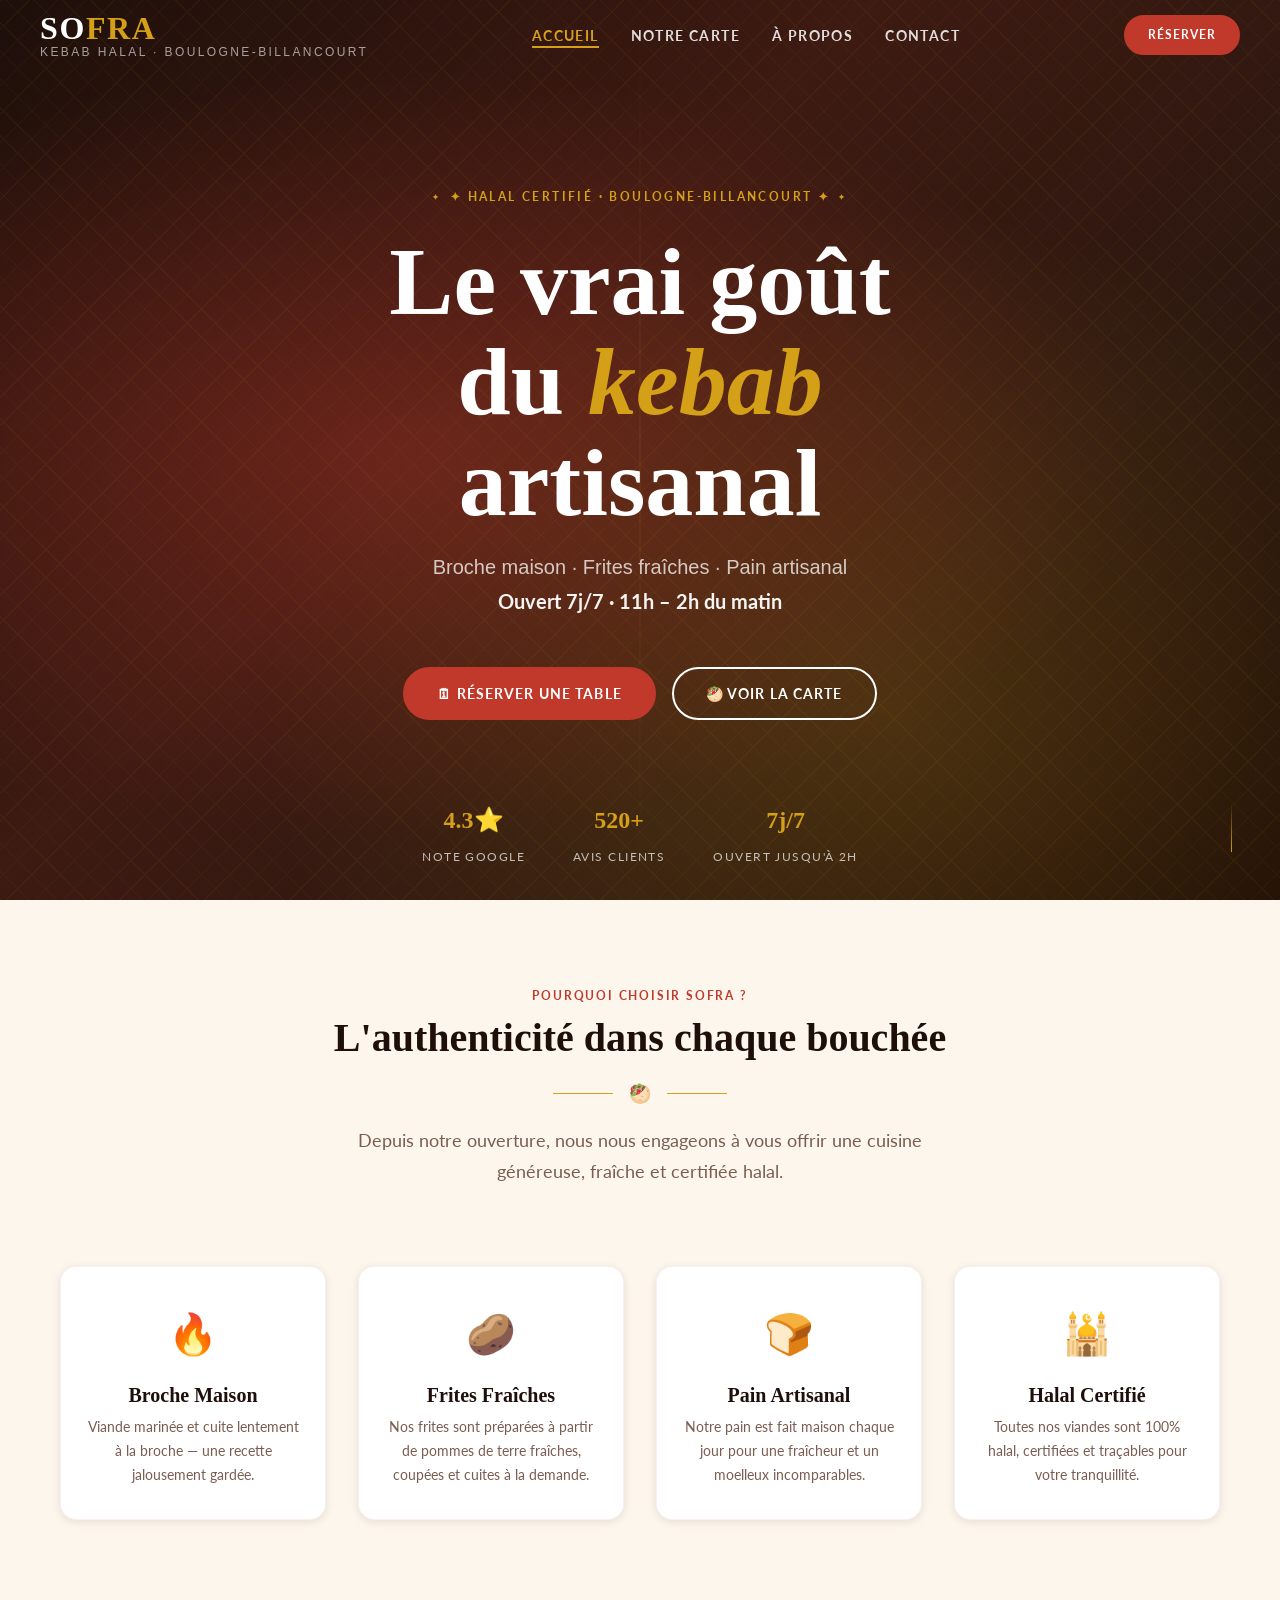
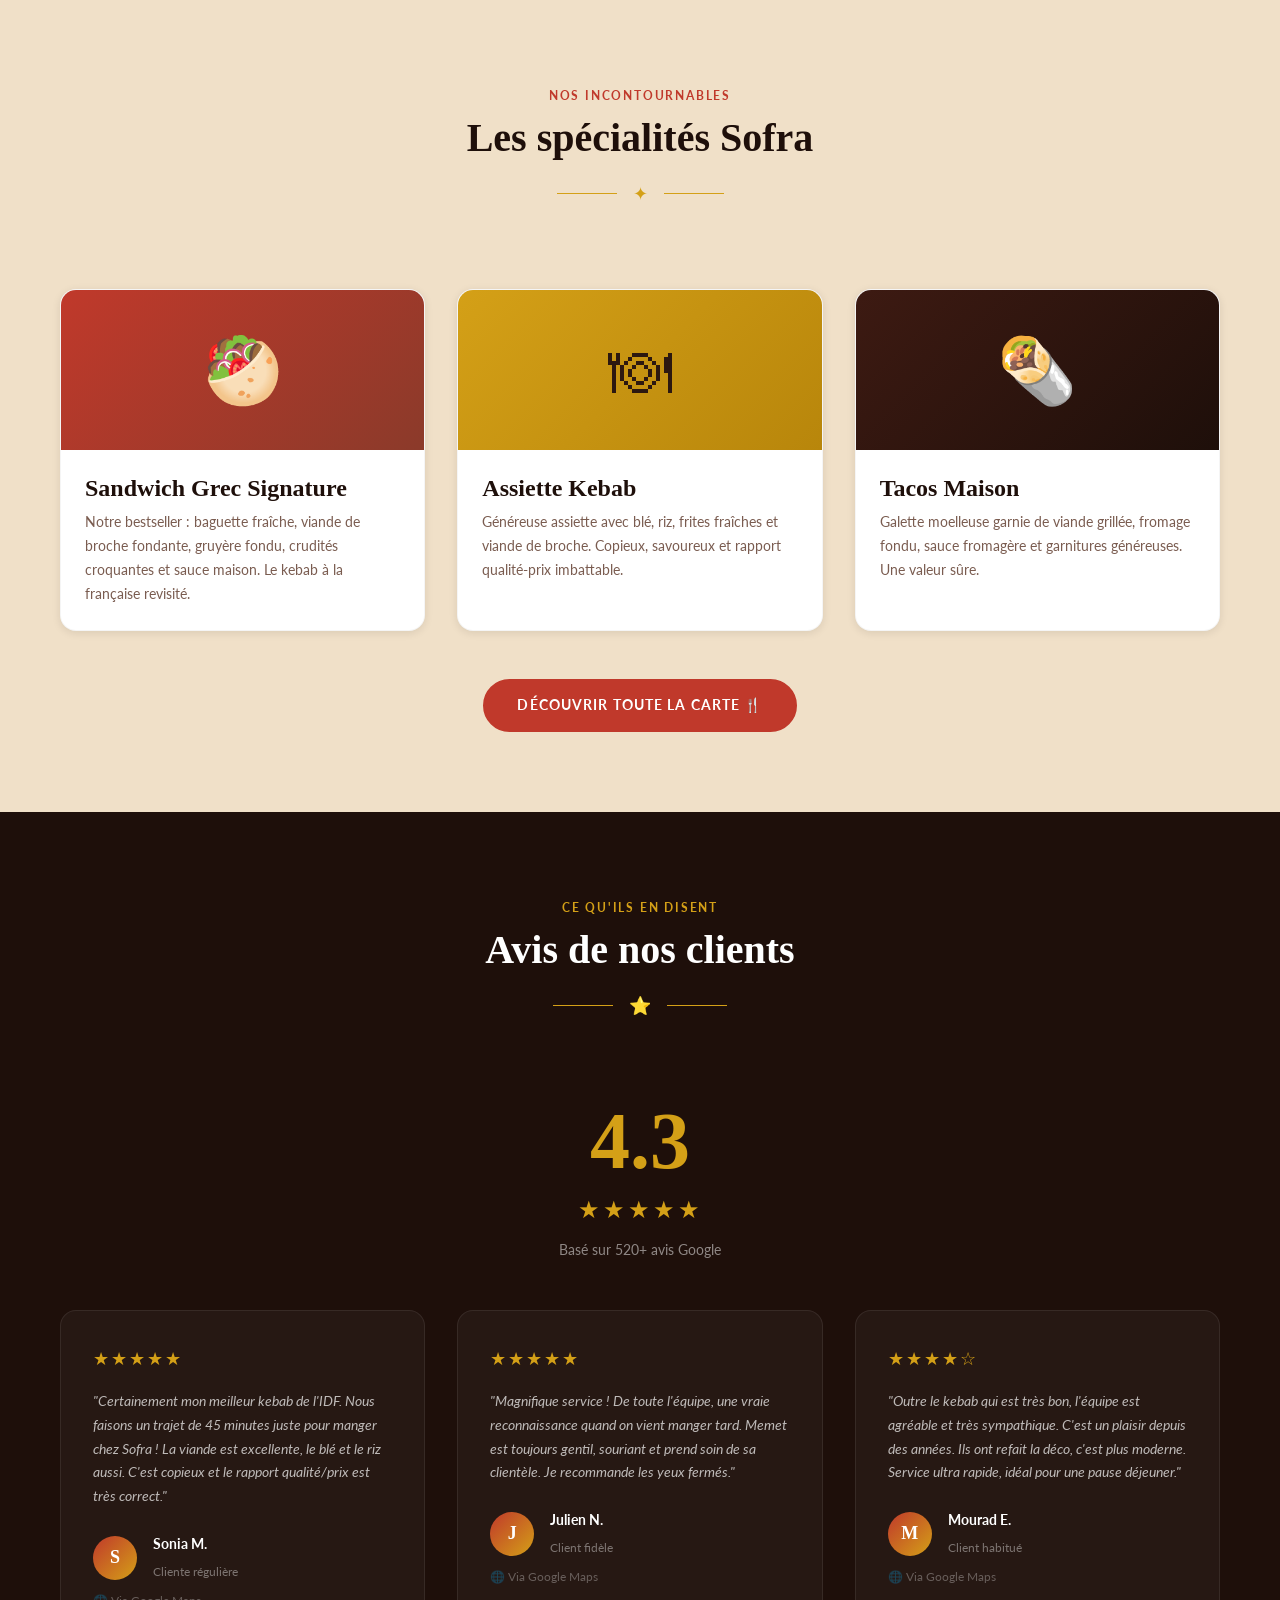
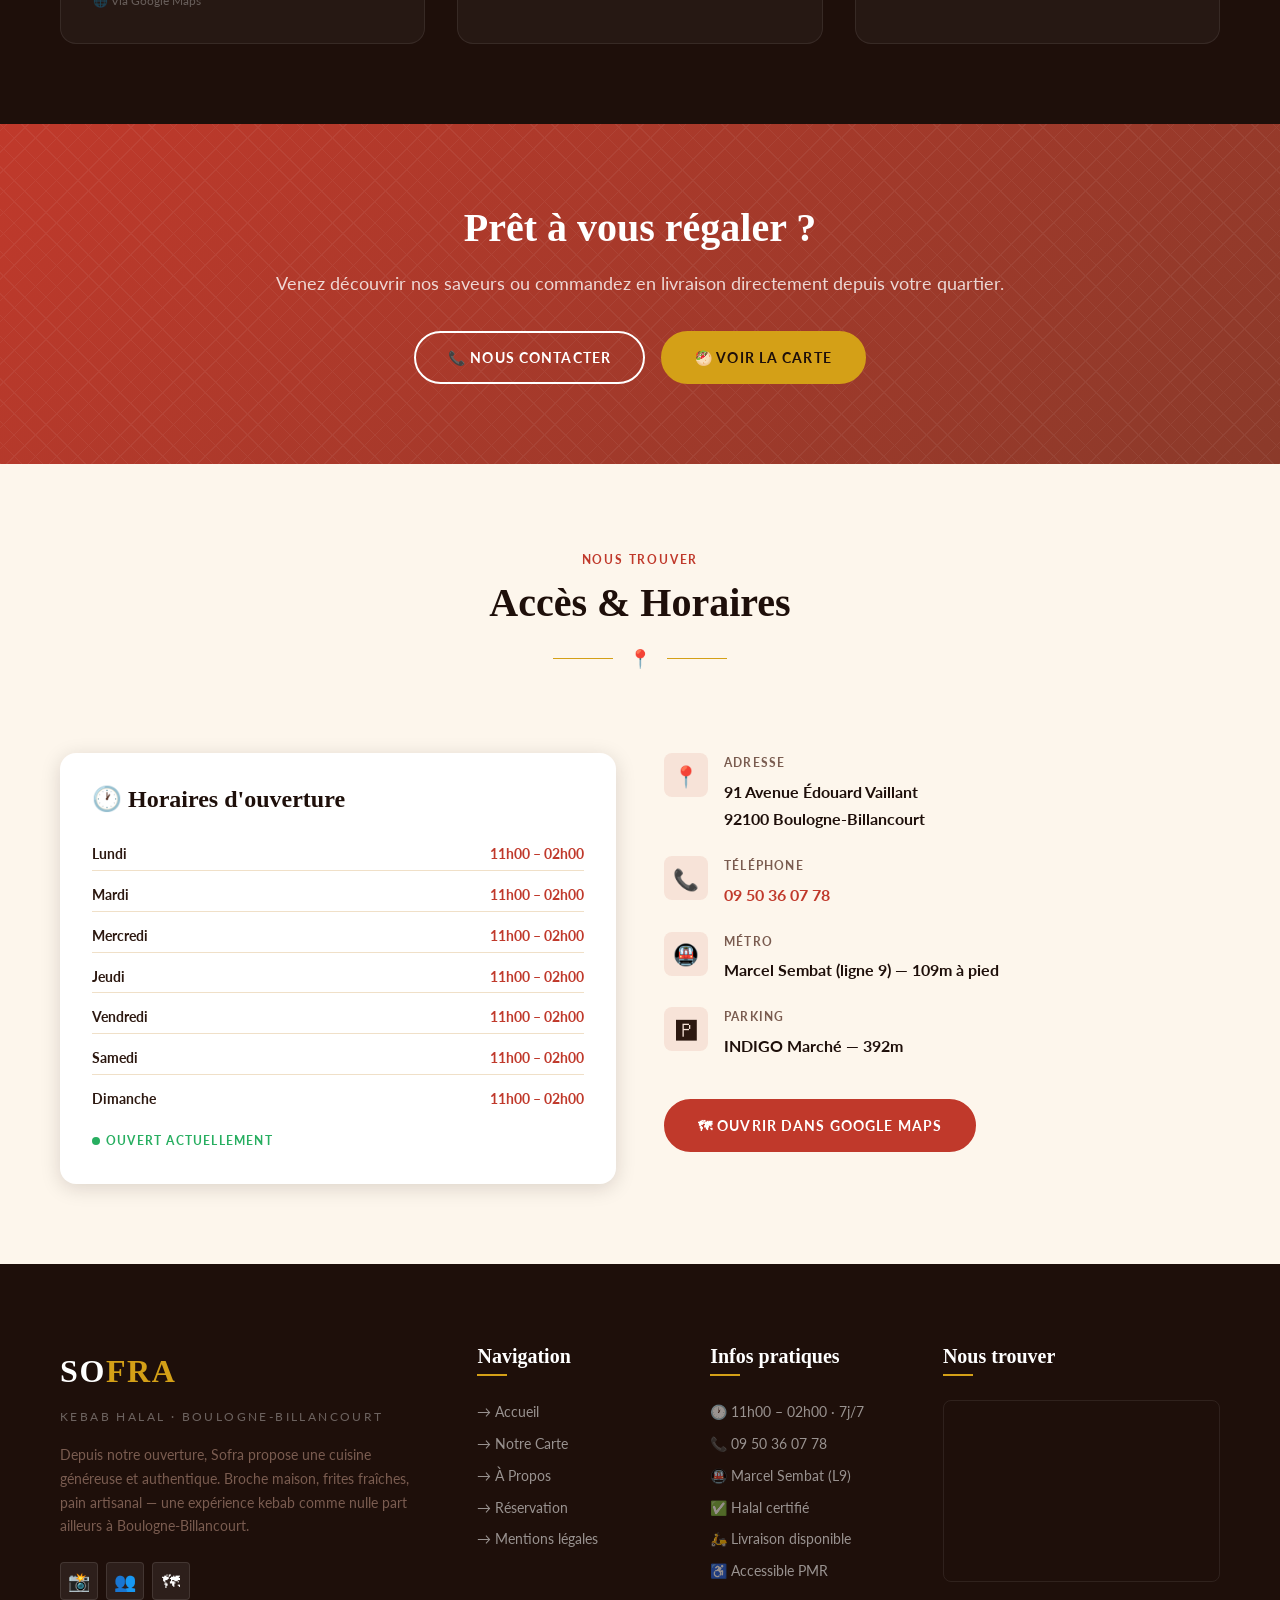
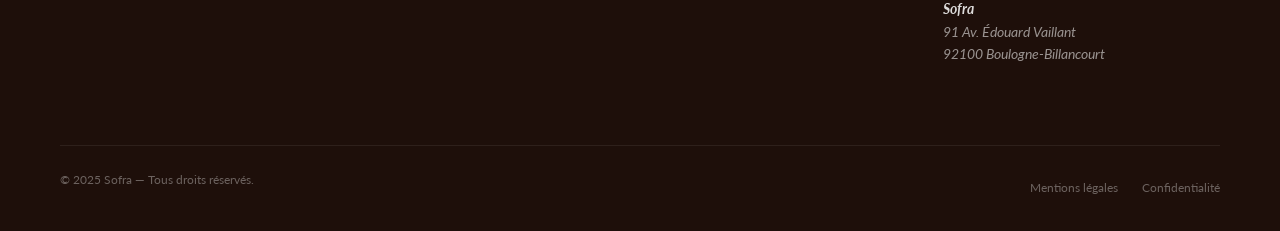
==== commit 9263ddcd: "Clean up duplicate files" ====
--- a/index.html
+++ b/index.html
@@ -25,130 +25,2256 @@
   <meta name="twitter:description" content="Broche maison, frites fraîches, pain artisanal. Ouvert 7j/7 de 11h à 2h." />
 
   <!-- ===== SCHEMA.ORG Restaurant ===== -->
-  <script type="application/ld+json">
-  {
-    "@context": "https://schema.org",
-    "@type": "Restaurant",
-    "name": "Sofra",
-    "image": "https://sofra-kebab.netlify.app/og-image.jpg",
-    "description": "Restaurant kebab halal à Boulogne-Billancourt, broche maison, frites fraîches maison, pain artisanal.",
-    "url": "https://sofra-kebab.netlify.app",
-    "telephone": "+33950360778",
-    "address": {
-      "@type": "PostalAddress",
-      "streetAddress": "91 Avenue Édouard Vaillant",
-      "addressLocality": "Boulogne-Billancourt",
-      "postalCode": "92100",
-      "addressCountry": "FR"
-    },
-    "geo": {
-      "@type": "GeoCoordinates",
-      "latitude": 48.8340436,
-      "longitude": 2.2455606
-    },
-    "openingHoursSpecification": [
-      {
-        "@type": "OpeningHoursSpecification",
-        "dayOfWeek": ["Monday","Tuesday","Wednesday","Thursday","Friday","Saturday","Sunday"],
-        "opens": "11:00",
-        "closes": "02:00"
-      }
-    ],
-    "servesCuisine": ["Turc", "Kebab", "Halal", "Fast Food"],
-    "priceRange": "€€",
-    "hasMap": "https://maps.app.goo.gl/KzyMWAdYBorgPTD18",
-    "acceptsReservations": true,
-    "currenciesAccepted": "EUR",
-    "paymentAccepted": "Cash, Credit Card, Carte Restaurant",
-    "amenityFeature": [
-      {"@type": "LocationFeatureSpecification", "name": "Halal", "value": true},
-      {"@type": "LocationFeatureSpecification", "name": "Livraison", "value": true},
-      {"@type": "LocationFeatureSpecification", "name": "À emporter", "value": true},
-      {"@type": "LocationFeatureSpecification", "name": "Accessible PMR", "value": true}
-    ],
-    "aggregateRating": {
-      "@type": "AggregateRating",
-      "ratingValue": "4.3",
-      "reviewCount": "520"
-    }
-  }
-  </script>
+  
 
   <!-- Favicon -->
   <link rel="icon" href="data:image/svg+xml,<svg xmlns='http://www.w3.org/2000/svg' viewBox='0 0 100 100'><text y='.9em' font-size='90'>🥙</text></svg>" />
 
-  <!-- ===== CSS CRITIQUE INLINE ===== -->
-  <style>
-    *,*::before,*::after{box-sizing:border-box;margin:0;padding:0}
-    html{scroll-behavior:smooth}
-    body{font-family:'Lato','Helvetica Neue',sans-serif;background:#FDF6EC;overflow-x:hidden}
-
-    /* NAVBAR */
-    .navbar{position:fixed;top:0;left:0;right:0;z-index:1000;height:70px;display:flex;align-items:center;padding:0 1.25rem;transition:background .3s ease,box-shadow .3s ease;background:transparent}
-    .navbar--scrolled{background:rgba(30,15,10,.97);backdrop-filter:blur(10px);box-shadow:0 2px 20px rgba(0,0,0,.3)}
-    .navbar__inner{display:flex;align-items:center;justify-content:space-between;width:100%;max-width:1200px;margin:0 auto}
-    .navbar__logo{display:flex;flex-direction:column;line-height:1;text-decoration:none}
-    .navbar__logo-name{font-family:'Playfair Display',Georgia,serif;font-size:2rem;font-weight:700;color:#fff;letter-spacing:.05em}
-    .navbar__logo-name span{color:#D4A017}
-    .navbar__logo-tagline{font-size:.75rem;letter-spacing:.2em;text-transform:uppercase;color:rgba(255,255,255,.5);margin-top:2px}
-    .navbar__nav{display:flex;align-items:center;gap:2rem;list-style:none}
-    .navbar__link{font-size:.875rem;font-weight:700;text-transform:uppercase;letter-spacing:.1em;color:rgba(255,255,255,.85);text-decoration:none;padding-bottom:4px;border-bottom:2px solid transparent;transition:color .2s,border-color .2s}
-    .navbar__link:hover,.navbar__link--active{color:#D4A017;border-bottom-color:#D4A017}
-    .navbar__burger{display:none;flex-direction:column;gap:5px;cursor:pointer;padding:4px;background:none;border:none}
-    .navbar__burger span{display:block;width:25px;height:2px;background:#fff;transition:all .3s}
-
-    /* MOBILE MENU — caché par défaut */
-    .navbar__mobile-menu{display:none;position:fixed;top:70px;left:0;right:0;background:rgba(30,15,10,.98);padding:1.5rem 1.25rem;flex-direction:column;gap:1rem;z-index:999}
-    .navbar__mobile-menu.is-open{display:flex}
-    .navbar__mobile-link{font-size:1.25rem;font-family:'Playfair Display',Georgia,serif;color:#fff;padding:.5rem 0;border-bottom:1px solid rgba(255,255,255,.08);text-decoration:none;transition:color .2s,padding-left .2s}
-    .navbar__mobile-link:hover{color:#D4A017;padding-left:.5rem}
-    .navbar__mobile-cta{margin-top:1rem;text-align:center}
-
-    /* HERO — fond sombre garanti */
-    .hero{position:relative;height:100vh;min-height:600px;display:flex;align-items:center;justify-content:center;overflow:hidden;background:linear-gradient(135deg,#1E0F0A 0%,#3D1A12 40%,#2C1810 70%,#1A0A06 100%)}
-    .hero__bg{position:absolute;inset:0;background:radial-gradient(ellipse at 30% 50%,rgba(192,57,43,.35) 0%,transparent 60%),radial-gradient(ellipse at 70% 80%,rgba(212,160,23,.2) 0%,transparent 50%),linear-gradient(135deg,#1E0F0A 0%,#3D1A12 40%,#2C1810 70%,#1A0A06 100%)}
-    .hero__pattern{position:absolute;inset:0;opacity:.06;background-image:repeating-linear-gradient(45deg,#D4A017 0,#D4A017 1px,transparent 1px,transparent 20px),repeating-linear-gradient(-45deg,#D4A017 0,#D4A017 1px,transparent 1px,transparent 20px)}
-    .hero__content{position:relative;z-index:2;text-align:center;padding:0 1.25rem;max-width:800px;animation:heroFadeIn .9s ease forwards}
-    .hero__eyebrow{display:inline-flex;align-items:center;gap:.5rem;font-size:.75rem;font-weight:700;text-transform:uppercase;letter-spacing:.2em;color:#D4A017;margin-bottom:1.5rem}
-    .hero__title{font-family:'Playfair Display',Georgia,serif;font-size:clamp(3rem,8vw,6rem);font-weight:700;color:#fff;line-height:1.05;margin-bottom:1rem}
-    .hero__title span{color:#D4A017;font-style:italic}
-    .hero__subtitle{font-size:clamp(1.125rem,2.5vw,1.25rem);font-weight:300;color:rgba(255,255,255,.75);margin-bottom:3rem}
-    .hero__subtitle strong{font-weight:700;color:rgba(255,255,255,.95)}
-    .hero__actions{display:flex;align-items:center;justify-content:center;gap:1rem;flex-wrap:wrap}
-    .hero__meta{position:absolute;bottom:2rem;left:0;right:0;display:flex;justify-content:center;gap:4rem;z-index:2}
-    .hero__meta-item{text-align:center;color:rgba(255,255,255,.7)}
-    .hero__meta-value{display:block;font-family:'Playfair Display',Georgia,serif;font-size:1.5rem;font-weight:700;color:#D4A017}
-    .hero__meta-label{font-size:.75rem;text-transform:uppercase;letter-spacing:.12em}
-
-    /* BOUTONS */
-    .btn{display:inline-flex;align-items:center;gap:.5rem;padding:.8rem 2rem;border-radius:9999px;font-size:.875rem;font-weight:700;text-transform:uppercase;letter-spacing:.08em;transition:all .3s ease;cursor:pointer;border:2px solid transparent;text-decoration:none;white-space:nowrap}
-    .btn--primary{background:#C0392B;color:#fff;border-color:#C0392B}
-    .btn--primary:hover{background:#8B3A2A;border-color:#8B3A2A;transform:translateY(-2px)}
-    .btn--secondary{background:transparent;color:#fff;border-color:#fff}
-    .btn--secondary:hover{background:#fff;color:#C0392B;transform:translateY(-2px)}
-    .btn--gold{background:#D4A017;color:#1E0F0A;border-color:#D4A017}
-    .btn--gold:hover{background:#B8860B;color:#fff;transform:translateY(-2px)}
-
-    @keyframes heroFadeIn{from{opacity:0;transform:translateY(24px)}to{opacity:1;transform:translateY(0)}}
-
-    @media(max-width:768px){
-      .navbar__nav,.navbar__cta{display:none!important}
-      .navbar__burger{display:flex}
-      .hero__meta{gap:2rem}
-      .hero__actions{flex-direction:column;align-items:center}
-      .hero__actions .btn{width:100%;max-width:280px;justify-content:center}
-    }
-  </style>
+
 
   <!-- ===== FONTS ===== -->
+
+  <!-- ===== CSS ===== -->
+  
+  
   <link rel="preconnect" href="https://fonts.googleapis.com" />
   <link rel="preconnect" href="https://fonts.gstatic.com" crossorigin />
   <link href="https://fonts.googleapis.com/css2?family=Playfair+Display:ital,wght@0,400;0,600;0,700;1,400&family=Lato:wght@300;400;700&display=swap" rel="stylesheet" />
-
-  <!-- ===== CSS ===== -->
-  <link rel="stylesheet" href="css/base.css" />
-  <link rel="stylesheet" href="css/nav-hero.css" />
-  <link rel="stylesheet" href="css/sections.css" />
+  <style>
+@import url('https://fonts.googleapis.com/css2?family=Playfair+Display:ital,wght@0,400;0,600;0,700;1,400&family=Lato:wght@300;400;700&display=swap');
+
+:root {
+  
+  --color-primary:    #C0392B;   
+  --color-secondary:  #D4A017;   
+  --color-accent:     #8B3A2A;   
+  --color-dark:       #1E0F0A;   
+  --color-cream:      #FDF6EC;   
+  --color-cream-dark: #F0E0C8;   
+  --color-text:       #2C1810;   
+  --color-text-light: #7A5C50;   
+  --color-white:      #FFFFFF;
+  --color-success:    #27AE60;
+  --color-error:      #E74C3C;
+
+  
+  --font-display: 'Playfair Display', Georgia, serif;
+  --font-body:    'Lato', 'Helvetica Neue', sans-serif;
+
+  
+  --fs-xs:   0.75rem;   
+  --fs-sm:   0.875rem;  
+  --fs-base: 1rem;      
+  --fs-md:   1.125rem;  
+  --fs-lg:   1.25rem;   
+  --fs-xl:   1.5rem;    
+  --fs-2xl:  2rem;      
+  --fs-3xl:  2.5rem;    
+  --fs-4xl:  3.5rem;    
+
+  
+  --spacing-xs:   0.25rem;
+  --spacing-sm:   0.5rem;
+  --spacing-md:   1rem;
+  --spacing-lg:   1.5rem;
+  --spacing-xl:   2rem;
+  --spacing-2xl:  3rem;
+  --spacing-3xl:  5rem;
+
+  
+  --radius-sm:  4px;
+  --radius-md:  8px;
+  --radius-lg:  16px;
+  --radius-full: 9999px;
+
+  
+  --shadow-sm: 0 2px 8px rgba(30,15,10,0.10);
+  --shadow-md: 0 4px 20px rgba(30,15,10,0.15);
+  --shadow-lg: 0 8px 40px rgba(30,15,10,0.20);
+  --shadow-card: 0 4px 24px rgba(192,57,43,0.12);
+
+  
+  --transition-fast: 0.2s ease;
+  --transition-base: 0.3s ease;
+  --transition-slow: 0.5s ease;
+
+  
+  --container-max: 1200px;
+  --container-pad: 1.25rem;
+  --nav-height: 70px;
+}
+
+*,
+*::before,
+*::after {
+  box-sizing: border-box;
+  margin: 0;
+  padding: 0;
+}
+
+html {
+  scroll-behavior: smooth;
+  font-size: 16px;
+  -webkit-text-size-adjust: 100%;
+}
+
+body {
+  font-family: var(--font-body);
+  font-size: var(--fs-base);
+  color: var(--color-text);
+  background-color: var(--color-cream);
+  line-height: 1.7;
+  -webkit-font-smoothing: antialiased;
+  overflow-x: hidden;
+}
+
+img {
+  max-width: 100%;
+  height: auto;
+  display: block;
+}
+
+a {
+  color: inherit;
+  text-decoration: none;
+  transition: color var(--transition-fast);
+}
+
+ul, ol {
+  list-style: none;
+}
+
+button,
+input,
+select,
+textarea {
+  font-family: inherit;
+  font-size: inherit;
+}
+
+button {
+  cursor: pointer;
+  border: none;
+  background: none;
+}
+
+h1, h2, h3, h4, h5, h6 {
+  font-family: var(--font-display);
+  font-weight: 700;
+  line-height: 1.2;
+  color: var(--color-dark);
+}
+
+h1 { font-size: var(--fs-4xl); }
+h2 { font-size: var(--fs-3xl); }
+h3 { font-size: var(--fs-2xl); }
+h4 { font-size: var(--fs-xl); }
+h5 { font-size: var(--fs-lg); }
+h6 { font-size: var(--fs-md); }
+
+p {
+  margin-bottom: var(--spacing-md);
+  color: var(--color-text-light);
+}
+
+p:last-child {
+  margin-bottom: 0;
+}
+
+.container {
+  max-width: var(--container-max);
+  margin: 0 auto;
+  padding: 0 var(--container-pad);
+}
+
+.btn {
+  display: inline-flex;
+  align-items: center;
+  gap: var(--spacing-sm);
+  padding: 0.8rem 2rem;
+  border-radius: var(--radius-full);
+  font-family: var(--font-body);
+  font-size: var(--fs-sm);
+  font-weight: 700;
+  text-transform: uppercase;
+  letter-spacing: 0.08em;
+  transition: all var(--transition-base);
+  cursor: pointer;
+  border: 2px solid transparent;
+  white-space: nowrap;
+}
+
+.btn--primary {
+  background: var(--color-primary);
+  color: var(--color-white);
+  border-color: var(--color-primary);
+}
+
+.btn--primary:hover {
+  background: var(--color-accent);
+  border-color: var(--color-accent);
+  transform: translateY(-2px);
+  box-shadow: var(--shadow-md);
+}
+
+.btn--secondary {
+  background: transparent;
+  color: var(--color-white);
+  border-color: var(--color-white);
+}
+
+.btn--secondary:hover {
+  background: var(--color-white);
+  color: var(--color-primary);
+  transform: translateY(-2px);
+}
+
+.btn--gold {
+  background: var(--color-secondary);
+  color: var(--color-dark);
+  border-color: var(--color-secondary);
+}
+
+.btn--gold:hover {
+  background: #B8860B;
+  border-color: #B8860B;
+  color: var(--color-white);
+  transform: translateY(-2px);
+  box-shadow: var(--shadow-md);
+}
+
+.section-header {
+  text-align: center;
+  margin-bottom: var(--spacing-3xl);
+}
+
+.section-header__eyebrow {
+  display: inline-block;
+  font-family: var(--font-body);
+  font-size: var(--fs-xs);
+  font-weight: 700;
+  text-transform: uppercase;
+  letter-spacing: 0.15em;
+  color: var(--color-primary);
+  margin-bottom: var(--spacing-sm);
+}
+
+.section-header__title {
+  font-size: var(--fs-3xl);
+  color: var(--color-dark);
+  margin-bottom: var(--spacing-md);
+}
+
+.section-header__divider {
+  display: flex;
+  align-items: center;
+  justify-content: center;
+  gap: var(--spacing-md);
+  margin: var(--spacing-md) auto;
+}
+
+.section-header__divider::before,
+.section-header__divider::after {
+  content: '';
+  display: block;
+  width: 60px;
+  height: 1px;
+  background: var(--color-secondary);
+}
+
+.section-header__divider span {
+  color: var(--color-secondary);
+  font-size: var(--fs-md);
+}
+
+.section-header__subtitle {
+  max-width: 600px;
+  margin: 0 auto;
+  color: var(--color-text-light);
+  font-size: var(--fs-md);
+}
+
+.badge {
+  display: inline-flex;
+  align-items: center;
+  gap: var(--spacing-xs);
+  padding: 0.3rem 0.9rem;
+  border-radius: var(--radius-full);
+  font-size: var(--fs-xs);
+  font-weight: 700;
+  text-transform: uppercase;
+  letter-spacing: 0.08em;
+}
+
+.badge--halal {
+  background: #E8F5E9;
+  color: #2E7D32;
+  border: 1px solid #A5D6A7;
+}
+
+.badge--promo {
+  background: #FFF3E0;
+  color: #E65100;
+  border: 1px solid #FFCC80;
+}
+
+.text-center { text-align: center; }
+.text-primary { color: var(--color-primary); }
+.text-gold    { color: var(--color-secondary); }
+.mt-auto      { margin-top: auto; }
+
+.sr-only {
+  position: absolute;
+  width: 1px;
+  height: 1px;
+  padding: 0;
+  margin: -1px;
+  overflow: hidden;
+  clip: rect(0,0,0,0);
+  white-space: nowrap;
+  border-width: 0;
+}
+
+:focus-visible {
+  outline: 3px solid var(--color-secondary);
+  outline-offset: 3px;
+  border-radius: var(--radius-sm);
+}
+
+@media (max-width: 768px) {
+  h1 { font-size: var(--fs-3xl); }
+  h2 { font-size: var(--fs-2xl); }
+  h3 { font-size: var(--fs-xl); }
+  .section-header__title { font-size: var(--fs-2xl); }
+}
+
+@media (max-width: 480px) {
+  :root {
+    --container-pad: 1rem;
+  }
+  h1 { font-size: 2rem; }
+  h2 { font-size: var(--fs-xl); }
+}
+
+.navbar {
+  position: fixed;
+  top: 0;
+  left: 0;
+  right: 0;
+  z-index: 1000;
+  height: var(--nav-height);
+  display: flex;
+  align-items: center;
+  padding: 0 var(--container-pad);
+  transition: background var(--transition-base), box-shadow var(--transition-base);
+  background: transparent;
+}
+
+.navbar--scrolled {
+  background: rgba(30, 15, 10, 0.97);
+  backdrop-filter: blur(10px);
+  box-shadow: 0 2px 20px rgba(0,0,0,0.3);
+}
+
+.navbar--solid {
+  background: var(--color-dark);
+}
+
+.navbar__inner {
+  display: flex;
+  align-items: center;
+  justify-content: space-between;
+  width: 100%;
+  max-width: var(--container-max);
+  margin: 0 auto;
+}
+
+.navbar__logo {
+  display: flex;
+  flex-direction: column;
+  line-height: 1;
+  color: var(--color-white);
+  transition: opacity var(--transition-fast);
+}
+
+.navbar__logo:hover {
+  opacity: 0.85;
+}
+
+.navbar__logo-name {
+  font-family: var(--font-display);
+  font-size: var(--fs-2xl);
+  font-weight: 700;
+  color: var(--color-white);
+  letter-spacing: 0.05em;
+}
+
+.navbar__logo-name span {
+  color: var(--color-secondary);
+}
+
+.navbar__logo-tagline {
+  font-size: var(--fs-xs);
+  font-weight: 300;
+  letter-spacing: 0.2em;
+  text-transform: uppercase;
+  color: rgba(255,255,255,0.6);
+  margin-top: 2px;
+}
+
+.navbar__nav {
+  display: flex;
+  align-items: center;
+  gap: var(--spacing-xl);
+}
+
+.navbar__link {
+  font-size: var(--fs-sm);
+  font-weight: 700;
+  text-transform: uppercase;
+  letter-spacing: 0.1em;
+  color: rgba(255,255,255,0.85);
+  position: relative;
+  padding-bottom: 4px;
+  transition: color var(--transition-fast);
+}
+
+.navbar__link::after {
+  content: '';
+  position: absolute;
+  bottom: 0;
+  left: 0;
+  right: 100%;
+  height: 2px;
+  background: var(--color-secondary);
+  transition: right var(--transition-base);
+}
+
+.navbar__link:hover,
+.navbar__link--active {
+  color: var(--color-secondary);
+}
+
+.navbar__link:hover::after,
+.navbar__link--active::after {
+  right: 0;
+}
+
+.navbar__cta {
+  padding: 0.5rem 1.4rem;
+  font-size: var(--fs-xs);
+}
+
+.navbar__burger {
+  display: none;
+  flex-direction: column;
+  gap: 5px;
+  cursor: pointer;
+  padding: 4px;
+  background: none;
+  border: none;
+}
+
+.navbar__burger span {
+  display: block;
+  width: 25px;
+  height: 2px;
+  background: var(--color-white);
+  transition: all var(--transition-base);
+  transform-origin: left center;
+}
+
+.navbar__burger.is-open span:nth-child(1) {
+  transform: rotate(45deg) translateY(-1px);
+}
+.navbar__burger.is-open span:nth-child(2) {
+  opacity: 0;
+  transform: scaleX(0);
+}
+.navbar__burger.is-open span:nth-child(3) {
+  transform: rotate(-45deg) translateY(1px);
+}
+
+.navbar__mobile-menu {
+  display: none;
+  position: fixed;
+  top: var(--nav-height);
+  left: 0;
+  right: 0;
+  background: rgba(30, 15, 10, 0.98);
+  backdrop-filter: blur(12px);
+  padding: var(--spacing-xl) var(--container-pad);
+  flex-direction: column;
+  gap: var(--spacing-md);
+  border-top: 1px solid rgba(255,255,255,0.08);
+  transform: translateY(-10px);
+  opacity: 0;
+  transition: all var(--transition-base);
+  pointer-events: none;
+  z-index: 999;
+}
+
+.navbar__mobile-menu.is-open {
+  display: flex;
+  opacity: 1;
+  transform: translateY(0);
+  pointer-events: all;
+}
+
+.navbar__mobile-link {
+  font-size: var(--fs-lg);
+  font-family: var(--font-display);
+  color: var(--color-white);
+  padding: var(--spacing-sm) 0;
+  border-bottom: 1px solid rgba(255,255,255,0.08);
+  transition: color var(--transition-fast), padding-left var(--transition-fast);
+}
+
+.navbar__mobile-link:hover {
+  color: var(--color-secondary);
+  padding-left: var(--spacing-sm);
+}
+
+.navbar__mobile-cta {
+  margin-top: var(--spacing-md);
+  text-align: center;
+}
+
+.hero {
+  position: relative;
+  height: 100vh;
+  min-height: 600px;
+  display: flex;
+  align-items: center;
+  justify-content: center;
+  overflow: hidden;
+}
+
+.hero__bg {
+  position: absolute;
+  inset: 0;
+  background:
+    radial-gradient(ellipse at 30% 50%, rgba(192,57,43,0.35) 0%, transparent 60%),
+    radial-gradient(ellipse at 70% 80%, rgba(212,160,23,0.20) 0%, transparent 50%),
+    linear-gradient(135deg, #1E0F0A 0%, #3D1A12 40%, #2C1810 70%, #1A0A06 100%);
+}
+
+.hero__pattern {
+  position: absolute;
+  inset: 0;
+  opacity: 0.06;
+  background-image:
+    repeating-linear-gradient(45deg, var(--color-secondary) 0px, var(--color-secondary) 1px, transparent 1px, transparent 20px),
+    repeating-linear-gradient(-45deg, var(--color-secondary) 0px, var(--color-secondary) 1px, transparent 1px, transparent 20px);
+}
+
+.hero__accent-line {
+  position: absolute;
+  left: 50%;
+  top: 0;
+  bottom: 0;
+  width: 1px;
+  background: linear-gradient(to bottom, transparent, rgba(212,160,23,0.15), transparent);
+  transform: translateX(-50%);
+}
+
+.hero__content {
+  position: relative;
+  z-index: 2;
+  text-align: center;
+  padding: 0 var(--container-pad);
+  max-width: 800px;
+  animation: heroFadeIn 0.9s ease forwards;
+}
+
+@keyframes heroFadeIn {
+  from {
+    opacity: 0;
+    transform: translateY(24px);
+  }
+  to {
+    opacity: 1;
+    transform: translateY(0);
+  }
+}
+
+.hero__eyebrow {
+  display: inline-flex;
+  align-items: center;
+  gap: var(--spacing-sm);
+  font-size: var(--fs-xs);
+  font-weight: 700;
+  text-transform: uppercase;
+  letter-spacing: 0.2em;
+  color: var(--color-secondary);
+  margin-bottom: var(--spacing-lg);
+  animation: heroFadeIn 0.9s ease 0.15s both;
+}
+
+.hero__eyebrow::before,
+.hero__eyebrow::after {
+  content: '✦';
+  font-size: 8px;
+}
+
+.hero__title {
+  font-family: var(--font-display);
+  font-size: clamp(3rem, 8vw, 6rem);
+  font-weight: 700;
+  color: var(--color-white);
+  line-height: 1.05;
+  margin-bottom: var(--spacing-md);
+  animation: heroFadeIn 0.9s ease 0.25s both;
+}
+
+.hero__title span {
+  color: var(--color-secondary);
+  font-style: italic;
+}
+
+.hero__subtitle {
+  font-size: clamp(var(--fs-md), 2.5vw, var(--fs-lg));
+  font-weight: 300;
+  color: rgba(255,255,255,0.75);
+  margin-bottom: var(--spacing-2xl);
+  animation: heroFadeIn 0.9s ease 0.35s both;
+}
+
+.hero__subtitle strong {
+  font-weight: 700;
+  color: rgba(255,255,255,0.95);
+}
+
+.hero__actions {
+  display: flex;
+  align-items: center;
+  justify-content: center;
+  gap: var(--spacing-md);
+  flex-wrap: wrap;
+  animation: heroFadeIn 0.9s ease 0.45s both;
+}
+
+.hero__meta {
+  position: absolute;
+  bottom: var(--spacing-xl);
+  left: 0;
+  right: 0;
+  display: flex;
+  justify-content: center;
+  gap: var(--spacing-2xl);
+  z-index: 2;
+  animation: heroFadeIn 0.9s ease 0.6s both;
+}
+
+.hero__meta-item {
+  text-align: center;
+  color: rgba(255,255,255,0.7);
+}
+
+.hero__meta-value {
+  display: block;
+  font-family: var(--font-display);
+  font-size: var(--fs-xl);
+  font-weight: 700;
+  color: var(--color-secondary);
+}
+
+.hero__meta-label {
+  font-size: var(--fs-xs);
+  text-transform: uppercase;
+  letter-spacing: 0.12em;
+}
+
+.hero__scroll {
+  position: absolute;
+  bottom: var(--spacing-2xl);
+  right: var(--spacing-2xl);
+  display: flex;
+  flex-direction: column;
+  align-items: center;
+  gap: var(--spacing-sm);
+  z-index: 2;
+  color: rgba(255,255,255,0.4);
+}
+
+.hero__scroll-line {
+  width: 1px;
+  height: 50px;
+  background: linear-gradient(to bottom, transparent, var(--color-secondary));
+  animation: scrollPulse 2s ease infinite;
+}
+
+@keyframes scrollPulse {
+  0%, 100% { opacity: 0.4; transform: scaleY(1); }
+  50% { opacity: 1; transform: scaleY(1.1); }
+}
+
+.page-hero {
+  position: relative;
+  padding: calc(var(--nav-height) + var(--spacing-3xl)) 0 var(--spacing-3xl);
+  background:
+    linear-gradient(135deg, #1E0F0A 0%, #3D1A12 50%, #2C1810 100%);
+  text-align: center;
+  overflow: hidden;
+}
+
+.page-hero::before {
+  content: '';
+  position: absolute;
+  inset: 0;
+  opacity: 0.05;
+  background-image:
+    repeating-linear-gradient(45deg, var(--color-secondary) 0, var(--color-secondary) 1px, transparent 1px, transparent 20px),
+    repeating-linear-gradient(-45deg, var(--color-secondary) 0, var(--color-secondary) 1px, transparent 1px, transparent 20px);
+}
+
+.page-hero__content {
+  position: relative;
+  z-index: 1;
+}
+
+.page-hero__eyebrow {
+  display: inline-block;
+  font-size: var(--fs-xs);
+  font-weight: 700;
+  text-transform: uppercase;
+  letter-spacing: 0.2em;
+  color: var(--color-secondary);
+  margin-bottom: var(--spacing-md);
+}
+
+.page-hero__title {
+  font-family: var(--font-display);
+  font-size: var(--fs-4xl);
+  color: var(--color-white);
+  margin-bottom: var(--spacing-md);
+}
+
+.page-hero__subtitle {
+  color: rgba(255,255,255,0.65);
+  font-size: var(--fs-md);
+  max-width: 500px;
+  margin: 0 auto;
+}
+
+@media (max-width: 1024px) {
+  .navbar__nav {
+    gap: var(--spacing-lg);
+  }
+}
+
+@media (max-width: 768px) {
+  .navbar__nav,
+  .navbar__cta {
+    display: none;
+  }
+
+  .navbar__burger {
+    display: flex;
+  }
+
+  .hero__meta {
+    gap: var(--spacing-xl);
+  }
+
+  .hero__scroll {
+    display: none;
+  }
+}
+
+@media (max-width: 480px) {
+  .hero__meta {
+    gap: var(--spacing-lg);
+  }
+
+  .hero__meta-value {
+    font-size: var(--fs-lg);
+  }
+
+  .hero__actions {
+    flex-direction: column;
+    align-items: center;
+    gap: var(--spacing-sm);
+  }
+
+  .hero__actions .btn {
+    width: 100%;
+    max-width: 280px;
+    justify-content: center;
+  }
+
+  .page-hero__title {
+    font-size: var(--fs-3xl);
+  }
+}
+
+.section {
+  padding: var(--spacing-3xl) 0;
+}
+
+.section--dark {
+  background: var(--color-dark);
+  color: var(--color-white);
+}
+
+.section--dark h2,
+.section--dark h3,
+.section--dark h4 {
+  color: var(--color-white);
+}
+
+.section--dark p {
+  color: rgba(255,255,255,0.65);
+}
+
+.section--dark .section-header__eyebrow {
+  color: var(--color-secondary);
+}
+
+.section--cream {
+  background: var(--color-cream);
+}
+
+.section--cream-dark {
+  background: var(--color-cream-dark);
+}
+
+.section--brick {
+  background: var(--color-primary);
+  color: var(--color-white);
+}
+
+.features {
+  display: grid;
+  grid-template-columns: repeat(4, 1fr);
+  gap: var(--spacing-xl);
+  margin-top: var(--spacing-2xl);
+}
+
+.feature-card {
+  background: var(--color-white);
+  border-radius: var(--radius-lg);
+  padding: var(--spacing-xl) var(--spacing-lg);
+  text-align: center;
+  box-shadow: var(--shadow-sm);
+  border: 1px solid rgba(192,57,43,0.08);
+  transition: all var(--transition-base);
+  position: relative;
+  overflow: hidden;
+}
+
+.feature-card::before {
+  content: '';
+  position: absolute;
+  bottom: 0;
+  left: 0;
+  right: 0;
+  height: 3px;
+  background: linear-gradient(90deg, var(--color-primary), var(--color-secondary));
+  transform: scaleX(0);
+  transition: transform var(--transition-base);
+}
+
+.feature-card:hover {
+  transform: translateY(-6px);
+  box-shadow: var(--shadow-card);
+}
+
+.feature-card:hover::before {
+  transform: scaleX(1);
+}
+
+.feature-card__icon {
+  font-size: 2.5rem;
+  margin-bottom: var(--spacing-md);
+  display: block;
+}
+
+.feature-card__title {
+  font-family: var(--font-display);
+  font-size: var(--fs-lg);
+  font-weight: 600;
+  color: var(--color-dark);
+  margin-bottom: var(--spacing-sm);
+}
+
+.feature-card__text {
+  font-size: var(--fs-sm);
+  color: var(--color-text-light);
+  margin: 0;
+}
+
+.menu-section {
+  padding: var(--spacing-3xl) 0;
+  background: var(--color-cream);
+}
+
+.menu-categories {
+  display: flex;
+  align-items: center;
+  justify-content: center;
+  gap: var(--spacing-sm);
+  margin-bottom: var(--spacing-2xl);
+  flex-wrap: wrap;
+}
+
+.menu-tab {
+  padding: 0.5rem 1.4rem;
+  border-radius: var(--radius-full);
+  font-size: var(--fs-sm);
+  font-weight: 700;
+  text-transform: uppercase;
+  letter-spacing: 0.06em;
+  background: transparent;
+  color: var(--color-text-light);
+  border: 2px solid var(--color-cream-dark);
+  cursor: pointer;
+  transition: all var(--transition-fast);
+}
+
+.menu-tab:hover,
+.menu-tab.is-active {
+  background: var(--color-primary);
+  border-color: var(--color-primary);
+  color: var(--color-white);
+}
+
+.menu-grid {
+  display: grid;
+  grid-template-columns: repeat(3, 1fr);
+  gap: var(--spacing-xl);
+}
+
+.dish-card {
+  background: var(--color-white);
+  border-radius: var(--radius-lg);
+  overflow: hidden;
+  box-shadow: var(--shadow-sm);
+  border: 1px solid rgba(0,0,0,0.04);
+  transition: all var(--transition-base);
+  display: flex;
+  flex-direction: column;
+}
+
+.dish-card:hover {
+  transform: translateY(-4px);
+  box-shadow: var(--shadow-card);
+}
+
+.dish-card__emoji {
+  background: linear-gradient(135deg, var(--color-cream-dark), var(--color-cream));
+  display: flex;
+  align-items: center;
+  justify-content: center;
+  font-size: 3.5rem;
+  padding: var(--spacing-xl);
+  height: 140px;
+  border-bottom: 1px solid rgba(0,0,0,0.04);
+}
+
+.dish-card__body {
+  padding: var(--spacing-lg);
+  display: flex;
+  flex-direction: column;
+  flex: 1;
+}
+
+.dish-card__badges {
+  display: flex;
+  gap: var(--spacing-xs);
+  margin-bottom: var(--spacing-sm);
+  flex-wrap: wrap;
+}
+
+.dish-card__name {
+  font-family: var(--font-display);
+  font-size: var(--fs-lg);
+  font-weight: 600;
+  color: var(--color-dark);
+  margin-bottom: var(--spacing-sm);
+}
+
+.dish-card__desc {
+  font-size: var(--fs-sm);
+  color: var(--color-text-light);
+  line-height: 1.6;
+  flex: 1;
+  margin: 0;
+}
+
+.dish-card__footer {
+  display: flex;
+  align-items: center;
+  justify-content: space-between;
+  margin-top: var(--spacing-md);
+  padding-top: var(--spacing-md);
+  border-top: 1px solid var(--color-cream-dark);
+}
+
+.dish-card__price {
+  font-family: var(--font-display);
+  font-size: var(--fs-xl);
+  font-weight: 700;
+  color: var(--color-primary);
+}
+
+.dish-card__tag {
+  font-size: var(--fs-xs);
+  font-weight: 700;
+  text-transform: uppercase;
+  letter-spacing: 0.08em;
+  color: var(--color-text-light);
+  background: var(--color-cream);
+  padding: 0.2rem 0.6rem;
+  border-radius: var(--radius-sm);
+}
+
+.menu-category-title {
+  font-family: var(--font-display);
+  font-size: var(--fs-2xl);
+  color: var(--color-dark);
+  margin-bottom: var(--spacing-xl);
+  display: flex;
+  align-items: center;
+  gap: var(--spacing-md);
+}
+
+.menu-category-title::after {
+  content: '';
+  flex: 1;
+  height: 1px;
+  background: var(--color-cream-dark);
+}
+
+.specialites-grid {
+  display: grid;
+  grid-template-columns: repeat(3, 1fr);
+  gap: var(--spacing-xl);
+}
+
+.specialite-card {
+  background: var(--color-white);
+  border-radius: var(--radius-lg);
+  overflow: hidden;
+  box-shadow: var(--shadow-sm);
+  transition: all var(--transition-base);
+  border: 1px solid rgba(0,0,0,0.04);
+}
+
+.specialite-card:hover {
+  transform: translateY(-6px);
+  box-shadow: var(--shadow-card);
+}
+
+.specialite-card__visual {
+  background: linear-gradient(135deg, var(--color-primary) 0%, var(--color-accent) 100%);
+  display: flex;
+  align-items: center;
+  justify-content: center;
+  font-size: 4rem;
+  height: 160px;
+  position: relative;
+}
+
+.specialite-card__visual--gold {
+  background: linear-gradient(135deg, #D4A017 0%, #B8860B 100%);
+}
+
+.specialite-card__visual--dark {
+  background: linear-gradient(135deg, #3D1A12 0%, #1E0F0A 100%);
+}
+
+.specialite-card__body {
+  padding: var(--spacing-lg);
+}
+
+.specialite-card__name {
+  font-family: var(--font-display);
+  font-size: var(--fs-xl);
+  font-weight: 700;
+  color: var(--color-dark);
+  margin-bottom: var(--spacing-sm);
+}
+
+.specialite-card__desc {
+  font-size: var(--fs-sm);
+  color: var(--color-text-light);
+  margin: 0;
+}
+
+.avis-section {
+  background: var(--color-dark);
+  padding: var(--spacing-3xl) 0;
+}
+
+.avis-grid {
+  display: grid;
+  grid-template-columns: repeat(3, 1fr);
+  gap: var(--spacing-xl);
+}
+
+.avis-card {
+  background: rgba(255,255,255,0.04);
+  border: 1px solid rgba(255,255,255,0.08);
+  border-radius: var(--radius-lg);
+  padding: var(--spacing-xl);
+  transition: all var(--transition-base);
+}
+
+.avis-card:hover {
+  background: rgba(255,255,255,0.07);
+  border-color: rgba(212,160,23,0.2);
+  transform: translateY(-4px);
+}
+
+.avis-card__stars {
+  color: var(--color-secondary);
+  font-size: var(--fs-md);
+  margin-bottom: var(--spacing-md);
+  letter-spacing: 2px;
+}
+
+.avis-card__text {
+  font-size: var(--fs-sm);
+  color: rgba(255,255,255,0.7);
+  line-height: 1.7;
+  font-style: italic;
+  margin-bottom: var(--spacing-lg);
+}
+
+.avis-card__author {
+  display: flex;
+  align-items: center;
+  gap: var(--spacing-md);
+}
+
+.avis-card__avatar {
+  width: 44px;
+  height: 44px;
+  border-radius: 50%;
+  background: linear-gradient(135deg, var(--color-primary), var(--color-secondary));
+  display: flex;
+  align-items: center;
+  justify-content: center;
+  font-family: var(--font-display);
+  font-weight: 700;
+  color: var(--color-white);
+  font-size: var(--fs-md);
+  flex-shrink: 0;
+}
+
+.avis-card__info strong {
+  display: block;
+  font-size: var(--fs-sm);
+  font-weight: 700;
+  color: var(--color-white);
+}
+
+.avis-card__info span {
+  font-size: var(--fs-xs);
+  color: rgba(255,255,255,0.4);
+}
+
+.avis-card__source {
+  display: flex;
+  align-items: center;
+  gap: var(--spacing-xs);
+  font-size: var(--fs-xs);
+  color: rgba(255,255,255,0.3);
+  margin-top: var(--spacing-sm);
+}
+
+.rating-global {
+  text-align: center;
+  margin-bottom: var(--spacing-2xl);
+}
+
+.rating-global__score {
+  font-family: var(--font-display);
+  font-size: 5rem;
+  font-weight: 700;
+  color: var(--color-secondary);
+  line-height: 1;
+}
+
+.rating-global__stars {
+  font-size: var(--fs-xl);
+  color: var(--color-secondary);
+  letter-spacing: 3px;
+  margin: var(--spacing-sm) 0;
+}
+
+.rating-global__count {
+  font-size: var(--fs-sm);
+  color: rgba(255,255,255,0.5);
+}
+
+.cta-band {
+  background: linear-gradient(135deg, var(--color-primary) 0%, var(--color-accent) 100%);
+  padding: var(--spacing-3xl) 0;
+  text-align: center;
+  position: relative;
+  overflow: hidden;
+}
+
+.cta-band::before {
+  content: '';
+  position: absolute;
+  inset: 0;
+  opacity: 0.05;
+  background-image:
+    repeating-linear-gradient(45deg, white 0, white 1px, transparent 1px, transparent 15px),
+    repeating-linear-gradient(-45deg, white 0, white 1px, transparent 1px, transparent 15px);
+}
+
+.cta-band__content {
+  position: relative;
+  z-index: 1;
+}
+
+.cta-band__title {
+  font-family: var(--font-display);
+  font-size: var(--fs-3xl);
+  color: var(--color-white);
+  margin-bottom: var(--spacing-md);
+}
+
+.cta-band__text {
+  color: rgba(255,255,255,0.8);
+  font-size: var(--fs-md);
+  margin-bottom: var(--spacing-xl);
+}
+
+.cta-band__actions {
+  display: flex;
+  gap: var(--spacing-md);
+  justify-content: center;
+  flex-wrap: wrap;
+}
+
+.horaires-widget {
+  background: var(--color-white);
+  border-radius: var(--radius-lg);
+  padding: var(--spacing-xl);
+  box-shadow: var(--shadow-md);
+}
+
+.horaires-widget__title {
+  font-family: var(--font-display);
+  font-size: var(--fs-xl);
+  margin-bottom: var(--spacing-lg);
+  color: var(--color-dark);
+  display: flex;
+  align-items: center;
+  gap: var(--spacing-sm);
+}
+
+.horaires-widget__list {
+  display: flex;
+  flex-direction: column;
+  gap: var(--spacing-sm);
+}
+
+.horaires-widget__row {
+  display: flex;
+  justify-content: space-between;
+  align-items: center;
+  padding: var(--spacing-xs) 0;
+  border-bottom: 1px solid var(--color-cream-dark);
+  font-size: var(--fs-sm);
+}
+
+.horaires-widget__row:last-child {
+  border-bottom: none;
+}
+
+.horaires-widget__day {
+  font-weight: 700;
+  color: var(--color-text);
+}
+
+.horaires-widget__time {
+  color: var(--color-primary);
+  font-weight: 700;
+}
+
+.horaires-widget__status {
+  display: inline-flex;
+  align-items: center;
+  gap: 6px;
+  font-size: var(--fs-xs);
+  font-weight: 700;
+  text-transform: uppercase;
+  letter-spacing: 0.1em;
+  color: var(--color-success);
+  margin-top: var(--spacing-md);
+}
+
+.horaires-widget__status::before {
+  content: '';
+  display: block;
+  width: 8px;
+  height: 8px;
+  border-radius: 50%;
+  background: var(--color-success);
+  animation: pulse 2s ease infinite;
+}
+
+@keyframes pulse {
+  0%, 100% { opacity: 1; transform: scale(1); }
+  50% { opacity: 0.5; transform: scale(1.3); }
+}
+
+.form-section {
+  background: var(--color-cream);
+  padding: var(--spacing-3xl) 0;
+}
+
+.form-wrapper {
+  max-width: 650px;
+  margin: 0 auto;
+  background: var(--color-white);
+  border-radius: var(--radius-lg);
+  padding: var(--spacing-2xl);
+  box-shadow: var(--shadow-md);
+}
+
+.form-group {
+  margin-bottom: var(--spacing-lg);
+}
+
+.form-group label {
+  display: block;
+  font-size: var(--fs-sm);
+  font-weight: 700;
+  color: var(--color-text);
+  margin-bottom: var(--spacing-sm);
+  text-transform: uppercase;
+  letter-spacing: 0.06em;
+}
+
+.form-group label .required {
+  color: var(--color-primary);
+  margin-left: 2px;
+}
+
+.form-control {
+  width: 100%;
+  padding: 0.85rem 1.1rem;
+  border: 2px solid var(--color-cream-dark);
+  border-radius: var(--radius-md);
+  font-size: var(--fs-base);
+  color: var(--color-text);
+  background: var(--color-cream);
+  transition: border-color var(--transition-fast), box-shadow var(--transition-fast), background var(--transition-fast);
+  appearance: none;
+}
+
+.form-control:focus {
+  outline: none;
+  border-color: var(--color-primary);
+  background: var(--color-white);
+  box-shadow: 0 0 0 4px rgba(192,57,43,0.1);
+}
+
+.form-control.is-error {
+  border-color: var(--color-error);
+  box-shadow: 0 0 0 4px rgba(231,76,60,0.1);
+}
+
+.form-control.is-success {
+  border-color: var(--color-success);
+}
+
+textarea.form-control {
+  resize: vertical;
+  min-height: 130px;
+}
+
+.form-row {
+  display: grid;
+  grid-template-columns: 1fr 1fr;
+  gap: var(--spacing-lg);
+}
+
+.form-error-msg {
+  display: none;
+  font-size: var(--fs-xs);
+  color: var(--color-error);
+  margin-top: var(--spacing-xs);
+  font-weight: 700;
+}
+
+.form-group.has-error .form-error-msg {
+  display: block;
+}
+
+.form-success {
+  display: none;
+  background: #E8F5E9;
+  border: 1px solid #A5D6A7;
+  border-radius: var(--radius-md);
+  padding: var(--spacing-lg);
+  text-align: center;
+  color: #2E7D32;
+}
+
+.form-success.is-visible {
+  display: block;
+}
+
+.form-success__icon {
+  font-size: 2.5rem;
+  margin-bottom: var(--spacing-sm);
+}
+
+.form-privacy {
+  font-size: var(--fs-xs);
+  color: var(--color-text-light);
+  text-align: center;
+  margin-top: var(--spacing-md);
+}
+
+.contact-grid {
+  display: grid;
+  grid-template-columns: 1fr 1fr;
+  gap: var(--spacing-2xl);
+  align-items: start;
+}
+
+.contact-info__item {
+  display: flex;
+  align-items: flex-start;
+  gap: var(--spacing-md);
+  margin-bottom: var(--spacing-lg);
+}
+
+.contact-info__icon {
+  width: 44px;
+  height: 44px;
+  border-radius: var(--radius-md);
+  background: rgba(192,57,43,0.1);
+  display: flex;
+  align-items: center;
+  justify-content: center;
+  font-size: 1.3rem;
+  flex-shrink: 0;
+}
+
+.contact-info__label {
+  font-size: var(--fs-xs);
+  font-weight: 700;
+  text-transform: uppercase;
+  letter-spacing: 0.1em;
+  color: var(--color-text-light);
+  margin-bottom: 4px;
+}
+
+.contact-info__value {
+  font-size: var(--fs-base);
+  font-weight: 700;
+  color: var(--color-dark);
+}
+
+.contact-info__value a {
+  color: var(--color-primary);
+  transition: color var(--transition-fast);
+}
+
+.contact-info__value a:hover {
+  color: var(--color-accent);
+}
+
+.footer {
+  background: var(--color-dark);
+  color: rgba(255,255,255,0.65);
+  padding: var(--spacing-3xl) 0 0;
+}
+
+.footer__grid {
+  display: grid;
+  grid-template-columns: 2fr 1fr 1fr 1.5fr;
+  gap: var(--spacing-2xl);
+  padding-bottom: var(--spacing-3xl);
+}
+
+.footer__brand-name {
+  font-family: var(--font-display);
+  font-size: var(--fs-2xl);
+  font-weight: 700;
+  color: var(--color-white);
+  letter-spacing: 0.05em;
+  margin-bottom: var(--spacing-sm);
+}
+
+.footer__brand-name span {
+  color: var(--color-secondary);
+}
+
+.footer__brand-tagline {
+  font-size: var(--fs-xs);
+  text-transform: uppercase;
+  letter-spacing: 0.2em;
+  color: rgba(255,255,255,0.35);
+  margin-bottom: var(--spacing-md);
+}
+
+.footer__brand-desc {
+  font-size: var(--fs-sm);
+  line-height: 1.7;
+  margin-bottom: var(--spacing-lg);
+}
+
+.footer__social {
+  display: flex;
+  gap: var(--spacing-sm);
+}
+
+.footer__social-link {
+  width: 38px;
+  height: 38px;
+  border-radius: var(--radius-sm);
+  background: rgba(255,255,255,0.07);
+  border: 1px solid rgba(255,255,255,0.1);
+  display: flex;
+  align-items: center;
+  justify-content: center;
+  font-size: var(--fs-md);
+  transition: all var(--transition-fast);
+  color: var(--color-white);
+  text-decoration: none;
+}
+
+.footer__social-link:hover {
+  background: var(--color-primary);
+  border-color: var(--color-primary);
+  transform: translateY(-3px);
+}
+
+.footer__col-title {
+  font-family: var(--font-display);
+  font-size: var(--fs-lg);
+  font-weight: 600;
+  color: var(--color-white);
+  margin-bottom: var(--spacing-lg);
+  position: relative;
+  padding-bottom: var(--spacing-sm);
+}
+
+.footer__col-title::after {
+  content: '';
+  position: absolute;
+  bottom: 0;
+  left: 0;
+  width: 30px;
+  height: 2px;
+  background: var(--color-secondary);
+}
+
+.footer__links {
+  display: flex;
+  flex-direction: column;
+  gap: var(--spacing-sm);
+}
+
+.footer__link {
+  font-size: var(--fs-sm);
+  color: rgba(255,255,255,0.55);
+  transition: all var(--transition-fast);
+  display: flex;
+  align-items: center;
+  gap: var(--spacing-xs);
+}
+
+.footer__link:hover {
+  color: var(--color-secondary);
+  padding-left: 6px;
+}
+
+.footer__map {
+  border-radius: var(--radius-md);
+  overflow: hidden;
+  border: 1px solid rgba(255,255,255,0.08);
+  margin-bottom: var(--spacing-md);
+}
+
+.footer__map iframe {
+  display: block;
+  width: 100%;
+  height: 180px;
+  filter: grayscale(30%) invert(10%);
+}
+
+.footer__address {
+  font-size: var(--fs-sm);
+  line-height: 1.6;
+  color: rgba(255,255,255,0.55);
+}
+
+.footer__address strong {
+  color: rgba(255,255,255,0.85);
+}
+
+.footer__bottom {
+  border-top: 1px solid rgba(255,255,255,0.07);
+  padding: var(--spacing-lg) 0;
+  display: flex;
+  align-items: center;
+  justify-content: space-between;
+  gap: var(--spacing-md);
+}
+
+.footer__copy {
+  font-size: var(--fs-xs);
+  color: rgba(255,255,255,0.35);
+}
+
+.footer__legal-links {
+  display: flex;
+  gap: var(--spacing-lg);
+}
+
+.footer__legal-link {
+  font-size: var(--fs-xs);
+  color: rgba(255,255,255,0.35);
+  transition: color var(--transition-fast);
+}
+
+.footer__legal-link:hover {
+  color: var(--color-secondary);
+}
+
+.apropos-intro {
+  display: grid;
+  grid-template-columns: 1fr 1fr;
+  gap: var(--spacing-3xl);
+  align-items: center;
+}
+
+.apropos-intro__visual {
+  position: relative;
+  border-radius: var(--radius-lg);
+  overflow: hidden;
+}
+
+.apropos-intro__emoji-bg {
+  background: linear-gradient(135deg, var(--color-primary) 0%, var(--color-accent) 100%);
+  height: 420px;
+  display: flex;
+  align-items: center;
+  justify-content: center;
+  font-size: 8rem;
+  border-radius: var(--radius-lg);
+  position: relative;
+}
+
+.apropos-intro__badge-flottant {
+  position: absolute;
+  bottom: var(--spacing-lg);
+  right: var(--spacing-lg);
+  background: var(--color-secondary);
+  color: var(--color-dark);
+  border-radius: var(--radius-md);
+  padding: var(--spacing-md) var(--spacing-lg);
+  text-align: center;
+  font-weight: 700;
+}
+
+.apropos-intro__badge-flottant .big {
+  display: block;
+  font-family: var(--font-display);
+  font-size: var(--fs-2xl);
+}
+
+.apropos-intro__badge-flottant .small {
+  font-size: var(--fs-xs);
+  text-transform: uppercase;
+  letter-spacing: 0.1em;
+}
+
+.apropos-intro__eyebrow {
+  font-size: var(--fs-xs);
+  font-weight: 700;
+  text-transform: uppercase;
+  letter-spacing: 0.2em;
+  color: var(--color-primary);
+  margin-bottom: var(--spacing-sm);
+}
+
+.apropos-intro__title {
+  font-size: var(--fs-3xl);
+  color: var(--color-dark);
+  margin-bottom: var(--spacing-lg);
+}
+
+.apropos-intro__text {
+  font-size: var(--fs-md);
+  line-height: 1.8;
+  color: var(--color-text-light);
+  margin-bottom: var(--spacing-lg);
+}
+
+.valeurs-grid {
+  display: grid;
+  grid-template-columns: repeat(3, 1fr);
+  gap: var(--spacing-xl);
+}
+
+.valeur-card {
+  text-align: center;
+  padding: var(--spacing-xl);
+  background: var(--color-white);
+  border-radius: var(--radius-lg);
+  box-shadow: var(--shadow-sm);
+  border: 1px solid rgba(0,0,0,0.04);
+  transition: all var(--transition-base);
+}
+
+.valeur-card:hover {
+  transform: translateY(-4px);
+  box-shadow: var(--shadow-card);
+}
+
+.valeur-card__icon {
+  font-size: 2.5rem;
+  margin-bottom: var(--spacing-md);
+}
+
+.valeur-card__title {
+  font-family: var(--font-display);
+  font-size: var(--fs-lg);
+  color: var(--color-dark);
+  margin-bottom: var(--spacing-sm);
+}
+
+.valeur-card__text {
+  font-size: var(--fs-sm);
+  color: var(--color-text-light);
+  margin: 0;
+}
+
+.legal-content {
+  max-width: 800px;
+  margin: 0 auto;
+  padding: var(--spacing-3xl) 0;
+}
+
+.legal-content h2 {
+  font-size: var(--fs-xl);
+  color: var(--color-dark);
+  margin: var(--spacing-2xl) 0 var(--spacing-md);
+  border-left: 4px solid var(--color-primary);
+  padding-left: var(--spacing-md);
+}
+
+.legal-content h2:first-child {
+  margin-top: 0;
+}
+
+.legal-content p {
+  margin-bottom: var(--spacing-md);
+  color: var(--color-text-light);
+}
+
+.legal-content a {
+  color: var(--color-primary);
+  text-decoration: underline;
+}
+
+.breadcrumb {
+  display: flex;
+  align-items: center;
+  gap: var(--spacing-sm);
+  font-size: var(--fs-xs);
+  color: rgba(255,255,255,0.45);
+  margin-top: var(--spacing-md);
+}
+
+.breadcrumb a {
+  color: rgba(255,255,255,0.6);
+  transition: color var(--transition-fast);
+}
+
+.breadcrumb a:hover {
+  color: var(--color-secondary);
+}
+
+.breadcrumb span {
+  color: var(--color-secondary);
+}
+
+@media (max-width: 1024px) {
+  .features {
+    grid-template-columns: repeat(2, 1fr);
+  }
+
+  .footer__grid {
+    grid-template-columns: 1fr 1fr;
+    gap: var(--spacing-xl);
+  }
+
+  .menu-grid {
+    grid-template-columns: repeat(2, 1fr);
+  }
+
+  .avis-grid {
+    grid-template-columns: repeat(2, 1fr);
+  }
+
+  .specialites-grid {
+    grid-template-columns: repeat(2, 1fr);
+  }
+
+  .apropos-intro {
+    grid-template-columns: 1fr;
+    gap: var(--spacing-xl);
+  }
+
+  .valeurs-grid {
+    grid-template-columns: repeat(2, 1fr);
+  }
+}
+
+@media (max-width: 768px) {
+  .section {
+    padding: var(--spacing-2xl) 0;
+  }
+
+  .features {
+    grid-template-columns: repeat(2, 1fr);
+    gap: var(--spacing-lg);
+  }
+
+  .menu-grid {
+    grid-template-columns: 1fr;
+  }
+
+  .specialites-grid {
+    grid-template-columns: 1fr;
+  }
+
+  .avis-grid {
+    grid-template-columns: 1fr;
+  }
+
+  .contact-grid {
+    grid-template-columns: 1fr;
+  }
+
+  .form-row {
+    grid-template-columns: 1fr;
+  }
+
+  .footer__grid {
+    grid-template-columns: 1fr;
+    gap: var(--spacing-xl);
+  }
+
+  .footer__bottom {
+    flex-direction: column;
+    text-align: center;
+  }
+
+  .valeurs-grid {
+    grid-template-columns: 1fr;
+  }
+
+  .cta-band__title {
+    font-size: var(--fs-2xl);
+  }
+
+  .rating-global__score {
+    font-size: 3.5rem;
+  }
+}
+
+@media (max-width: 480px) {
+  .features {
+    grid-template-columns: 1fr;
+  }
+
+  .menu-categories {
+    gap: var(--spacing-xs);
+  }
+
+  .menu-tab {
+    padding: 0.4rem 0.9rem;
+    font-size: var(--fs-xs);
+  }
+
+  .form-wrapper {
+    padding: var(--spacing-lg);
+  }
+
+  .cta-band__actions {
+    flex-direction: column;
+    align-items: center;
+  }
+}
+
+/* =====================================================
+   MOBILE PATCH — corrections responsive complètes
+   ===================================================== */
+
+/* iOS Safari : évite le dépassement 100vh */
+@supports (-webkit-touch-callout: none) {
+  .hero { height: -webkit-fill-available; min-height: 100svh; }
+}
+
+/* ── HERO mobile ── */
+@media (max-width: 768px) {
+  .hero {
+    height: 100svh;
+    min-height: 560px;
+    padding: 0 1rem;
+  }
+  .hero__content { max-width: 100%; }
+  .hero__title   { font-size: clamp(2.2rem, 9vw, 3.2rem); }
+  .hero__subtitle{ font-size: 1rem; margin-bottom: 2rem; }
+  .hero__actions { flex-direction: column; align-items: center; gap: .75rem; }
+  .hero__actions .btn { width: 100%; max-width: 300px; justify-content: center; font-size: .8rem; padding: .75rem 1.25rem; }
+  .hero__meta    { bottom: 1.5rem; gap: 1.5rem; }
+  .hero__meta-value { font-size: 1.1rem; }
+  .hero__meta-label { font-size: .65rem; }
+  .hero__eyebrow { font-size: .65rem; letter-spacing: .12em; margin-bottom: 1rem; }
+}
+
+@media (max-width: 480px) {
+  .hero__title { font-size: clamp(1.9rem, 10vw, 2.6rem); line-height: 1.1; }
+  .hero__meta  { gap: 1rem; }
+}
+
+/* ── NAVBAR mobile ── */
+@media (max-width: 768px) {
+  .navbar { padding: 0 1rem; }
+  .navbar__logo-name { font-size: 1.5rem; }
+  .navbar__logo-tagline { display: none; }
+  .navbar__nav, .navbar__cta { display: none !important; }
+  .navbar__burger { display: flex !important; }
+}
+
+/* ── SECTIONS padding mobile ── */
+@media (max-width: 768px) {
+  .section  { padding: 3rem 0; }
+  .container{ padding: 0 1rem; }
+  .section-header { margin-bottom: 2rem; }
+  .section-header__title { font-size: 1.6rem; }
+  .section-header__subtitle { font-size: .95rem; }
+  .page-hero { padding-top: calc(70px + 2rem); padding-bottom: 2rem; }
+  .page-hero__title { font-size: 1.8rem; }
+}
+
+/* ── FEATURES grid 1 col sur mobile ── */
+@media (max-width: 600px) {
+  .features { grid-template-columns: 1fr !important; gap: 1rem; }
+  .feature-card { padding: 1.5rem 1rem; }
+}
+@media (min-width: 601px) and (max-width: 900px) {
+  .features { grid-template-columns: repeat(2, 1fr) !important; }
+}
+
+/* ── SPÉCIALITÉS / VALEURS ── */
+@media (max-width: 768px) {
+  .specialites-grid { grid-template-columns: 1fr !important; gap: 1rem; }
+  .valeurs-grid     { grid-template-columns: 1fr !important; gap: 1rem; }
+  .apropos-intro    { grid-template-columns: 1fr !important; gap: 2rem; }
+  .apropos-intro__emoji-bg { height: 260px; font-size: 5rem; }
+}
+
+/* ── MENU grid ── */
+@media (max-width: 768px) {
+  .menu-grid { grid-template-columns: 1fr !important; }
+  .menu-categories { gap: .4rem; }
+  .menu-tab { padding: .4rem .8rem; font-size: .7rem; }
+}
+
+/* ── AVIS grid ── */
+@media (max-width: 768px) {
+  .avis-grid { grid-template-columns: 1fr !important; gap: 1rem; }
+  .rating-global__score { font-size: 3rem; }
+}
+
+/* ── CONTACT grid ── */
+@media (max-width: 768px) {
+  .contact-grid { grid-template-columns: 1fr !important; gap: 2rem; }
+  .form-row     { grid-template-columns: 1fr !important; gap: 1rem; }
+  .form-wrapper { padding: 1.25rem; }
+}
+
+/* ── HORAIRES + ACCESS grid ── */
+@media (max-width: 768px) {
+  #main-content .container > div[style*="grid-template-columns:1fr 1fr"] {
+    display: block !important;
+  }
+  .horaires-widget { margin-bottom: 2rem; }
+}
+
+/* ── CTA BAND ── */
+@media (max-width: 768px) {
+  .cta-band { padding: 2.5rem 0; }
+  .cta-band__title { font-size: 1.5rem; }
+  .cta-band__actions { flex-direction: column; align-items: center; gap: .75rem; }
+  .cta-band__actions .btn { width: 100%; max-width: 280px; justify-content: center; }
+}
+
+/* ── FOOTER ── */
+@media (max-width: 768px) {
+  .footer { padding-top: 2.5rem; }
+  .footer__grid { grid-template-columns: 1fr !important; gap: 2rem; }
+  .footer__map iframe { height: 160px; }
+  .footer__bottom { flex-direction: column; text-align: center; gap: .5rem; }
+  .footer__legal-links { justify-content: center; }
+  .footer__brand-name { font-size: 1.5rem; }
+}
+
+/* ── MENTIONS LÉGALES ── */
+@media (max-width: 768px) {
+  .legal-content { padding: 2rem 0; }
+  .legal-content h2 { font-size: 1.1rem; }
+}
+
+/* ── Accès/horaires section (index) inline fix ── */
+@media (max-width: 900px) {
+  .section--cream .container > div[style*="grid-template-columns:1fr 1fr"] {
+    grid-template-columns: 1fr !important;
+  }
+}
+
+/* Scroll indicator caché sur mobile */
+@media (max-width: 768px) {
+  .hero__scroll { display: none; }
+}
+
+  </style>
+  <script>
+/**
+ * MAIN.JS — Navigation mobile, scroll effects, animations
+ * Sofra — Restaurant Kebab Boulogne-Billancourt
+ */
+
+'use strict';
+
+/* ====================================================
+   1. NAVIGATION MOBILE
+   ==================================================== */
+
+const navbarBurger = document.querySelector('.navbar__burger');
+const navbarMobileMenu = document.querySelector('.navbar__mobile-menu');
+const navbar = document.querySelector('.navbar');
+const mobileLinks = document.querySelectorAll('.navbar__mobile-link');
+
+/**
+ * Toggle menu mobile
+ */
+function toggleMobileMenu() {
+  const isOpen = navbarMobileMenu.classList.toggle('is-open');
+  navbarBurger.classList.toggle('is-open', isOpen);
+  navbarBurger.setAttribute('aria-expanded', isOpen);
+  document.body.style.overflow = isOpen ? 'hidden' : '';
+}
+
+/**
+ * Fermeture menu mobile
+ */
+function closeMobileMenu() {
+  navbarMobileMenu.classList.remove('is-open');
+  navbarBurger.classList.remove('is-open');
+  navbarBurger.setAttribute('aria-expanded', 'false');
+  document.body.style.overflow = '';
+}
+
+if (navbarBurger && navbarMobileMenu) {
+  navbarBurger.addEventListener('click', toggleMobileMenu);
+
+  // Fermer en cliquant sur un lien
+  mobileLinks.forEach(link => link.addEventListener('click', closeMobileMenu));
+
+  // Fermer avec la touche Échap
+  document.addEventListener('keydown', (e) => {
+    if (e.key === 'Escape') closeMobileMenu();
+  });
+}
+
+/* ====================================================
+   2. NAVBAR — EFFET SCROLL
+   ==================================================== */
+
+/**
+ * Ajoute la classe scrollée à la navbar
+ */
+function handleNavbarScroll() {
+  if (!navbar) return;
+
+  // Ne pas appliquer sur pages avec navbar--solid
+  if (navbar.classList.contains('navbar--solid')) return;
+
+  if (window.scrollY > 60) {
+    navbar.classList.add('navbar--scrolled');
+  } else {
+    navbar.classList.remove('navbar--scrolled');
+  }
+}
+
+window.addEventListener('scroll', handleNavbarScroll, { passive: true });
+handleNavbarScroll(); // Appel initial
+
+/* ====================================================
+   3. LIEN ACTIF dans la navbar
+   ==================================================== */
+
+(function setActiveNavLink() {
+  const currentPath = window.location.pathname.split('/').pop() || 'index.html';
+  const navLinks = document.querySelectorAll('.navbar__link, .navbar__mobile-link');
+
+  navLinks.forEach(link => {
+    const href = link.getAttribute('href');
+    if (href === currentPath || (currentPath === '' && href === 'index.html')) {
+      link.classList.add('navbar__link--active');
+    }
+  });
+})();
+
+/* ====================================================
+   4. INTERSECTION OBSERVER — Animations au scroll
+   ==================================================== */
+
+const animatedElements = document.querySelectorAll(
+  '.feature-card, .dish-card, .specialite-card, .avis-card, .valeur-card, .apropos-intro'
+);
+
+if ('IntersectionObserver' in window) {
+  const observerOptions = {
+    threshold: 0.12,
+    rootMargin: '0px 0px -40px 0px'
+  };
+
+  const observer = new IntersectionObserver((entries) => {
+    entries.forEach((entry, i) => {
+      if (entry.isIntersecting) {
+        // Délai progressif pour les cartes enfants d'une grille
+        const delay = i * 60;
+        setTimeout(() => {
+          entry.target.style.opacity = '1';
+          entry.target.style.transform = 'translateY(0)';
+        }, delay);
+        observer.unobserve(entry.target);
+      }
+    });
+  }, observerOptions);
+
+  animatedElements.forEach(el => {
+    el.style.opacity = '0';
+    el.style.transform = 'translateY(20px)';
+    el.style.transition = 'opacity 0.55s ease, transform 0.55s ease';
+    observer.observe(el);
+  });
+}
+
+/* ====================================================
+   5. TABS MENU (page menu.html)
+   ==================================================== */
+
+const menuTabs = document.querySelectorAll('.menu-tab');
+const menuSections = document.querySelectorAll('.menu-category-section');
+
+if (menuTabs.length > 0) {
+  menuTabs.forEach(tab => {
+    tab.addEventListener('click', () => {
+      const target = tab.dataset.target;
+
+      // Mise à jour des onglets
+      menuTabs.forEach(t => t.classList.remove('is-active'));
+      tab.classList.add('is-active');
+
+      // Affichage de la section correspondante
+      menuSections.forEach(section => {
+        if (target === 'all' || section.dataset.category === target) {
+          section.style.display = 'block';
+          // Animation d'entrée
+          section.style.opacity = '0';
+          section.style.transform = 'translateY(10px)';
+          requestAnimationFrame(() => {
+            section.style.transition = 'opacity 0.3s ease, transform 0.3s ease';
+            section.style.opacity = '1';
+            section.style.transform = 'translateY(0)';
+          });
+        } else {
+          section.style.display = 'none';
+        }
+      });
+    });
+  });
+}
+
+/* ====================================================
+   6. SMOOTH SCROLL pour les ancres internes
+   ==================================================== */
+
+document.querySelectorAll('a[href^="#"]').forEach(anchor => {
+  anchor.addEventListener('click', function (e) {
+    const targetId = this.getAttribute('href');
+    if (targetId === '#') return;
+
+    const target = document.querySelector(targetId);
+    if (!target) return;
+
+    e.preventDefault();
+    const navH = parseInt(getComputedStyle(document.documentElement).getPropertyValue('--nav-height')) || 70;
+
+    window.scrollTo({
+      top: target.getBoundingClientRect().top + window.scrollY - navH - 16,
+      behavior: 'smooth'
+    });
+  });
+});
+
+/* ====================================================
+   7. ANNÉE COURANTE dans le footer
+   ==================================================== */
+
+const yearEl = document.getElementById('current-year');
+if (yearEl) {
+  yearEl.textContent = new Date().getFullYear();
+}
+
+/* ====================================================
+   8. COMPTEUR ANIMÉ (section hero meta)
+   ==================================================== */
+
+function animateCounter(el, target, duration = 1500) {
+  const start = performance.now();
+  const initial = 0;
+
+  function update(now) {
+    const elapsed = now - start;
+    const progress = Math.min(elapsed / duration, 1);
+    // Easing ease-out
+    const eased = 1 - Math.pow(1 - progress, 3);
+    el.textContent = Math.round(initial + (target - initial) * eased) + (el.dataset.suffix || '');
+
+    if (progress < 1) requestAnimationFrame(update);
+  }
+
+  requestAnimationFrame(update);
+}
+
+// Observer pour déclencher les compteurs quand visibles
+const counterEls = document.querySelectorAll('[data-counter]');
+if (counterEls.length > 0 && 'IntersectionObserver' in window) {
+  const counterObserver = new IntersectionObserver((entries) => {
+    entries.forEach(entry => {
+      if (entry.isIntersecting) {
+        const target = parseInt(entry.target.dataset.counter);
+        animateCounter(entry.target, target);
+        counterObserver.unobserve(entry.target);
+      }
+    });
+  }, { threshold: 0.5 });
+
+  counterEls.forEach(el => counterObserver.observe(el));
+}
+
+  </script>
 </head>
 
 <body>
@@ -613,7 +2739,6 @@
   </footer>
 
   <!-- ===== JS ===== -->
-  <script src="js/main.js" defer></script>
 
 </body>
 </html>
